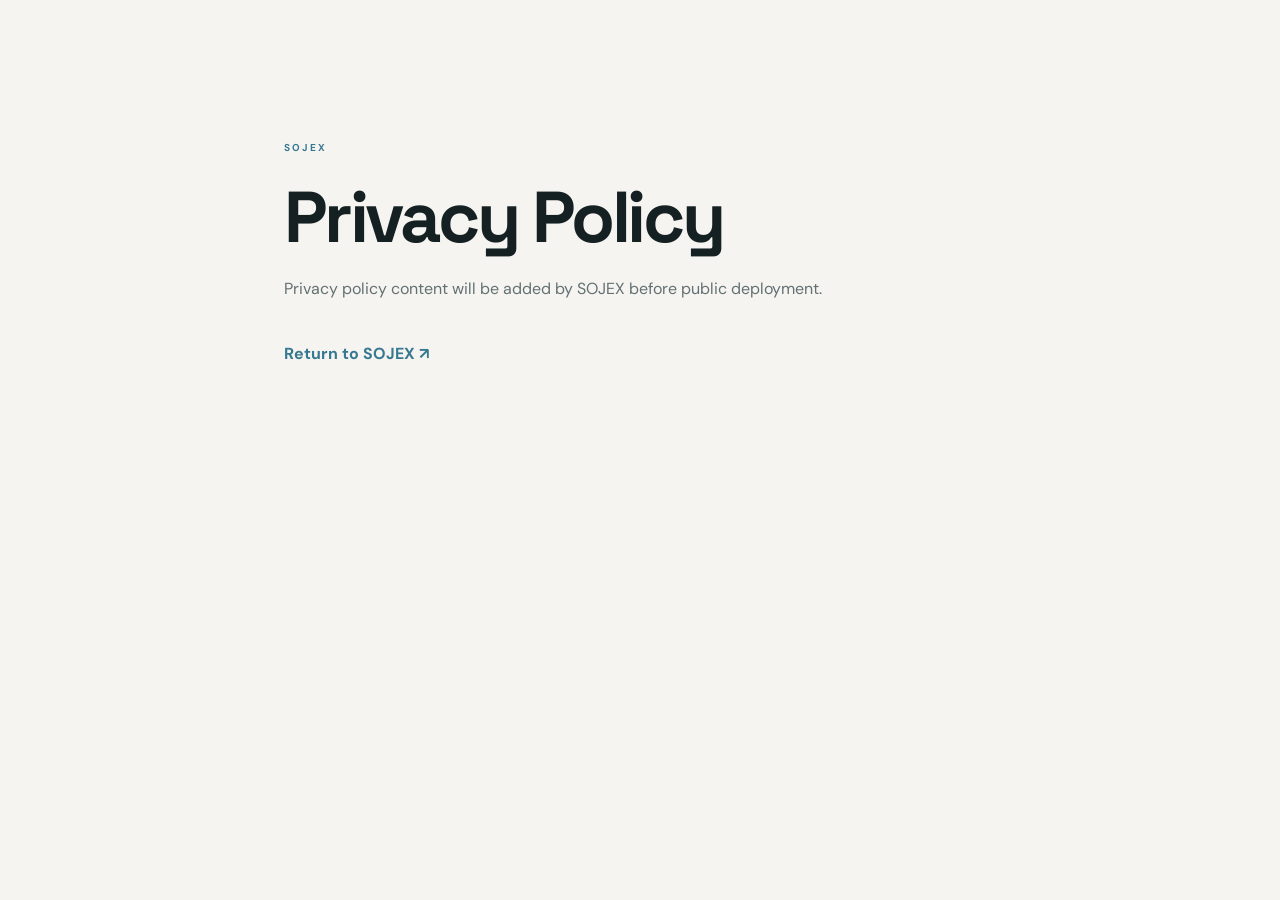
==== privacy-policy.html @ 61e9f287 "Initial Sojex website" ====
<!doctype html>
<html lang="en">
<head>
  <meta charset="UTF-8">
  <meta name="viewport" content="width=device-width, initial-scale=1.0">
  <title>Privacy Policy | SOJEX</title>
  <meta name="description" content="SOJEX privacy policy placeholder page.">
  <link rel="stylesheet" href="styles.css">
  <style>main{max-width:760px;margin:0 auto;padding:140px 24px 100px}body{background:#f5f4f0}h1{font-size:clamp(42px,7vw,72px);margin-bottom:22px}p{color:#637073;max-width:620px}.back{display:inline-block;margin-top:24px;color:#367891;font-weight:700}</style>
</head>
<body><main><div class="section-kicker">SOJEX</div><h1>Privacy Policy</h1><p>Privacy policy content will be added by SOJEX before public deployment.</p><a class="back" href="index.html">Return to SOJEX <span>↗</span></a></main></body>
</html>
---- styles.css ----
@import url('https://fonts.googleapis.com/css2?family=DM+Sans:wght@400;500;600;700&family=Space+Grotesk:wght@500;600;700&display=swap');
:root{--black:#0b1012;--charcoal:#131b1e;--charcoal-2:#1b2528;--cream:#f5f4f0;--warm:#ebe9e3;--white:#fff;--blue:#5aa6c2;--blue-light:#a5d7e4;--text:#152023;--muted:#637073;--rule:rgba(21,32,35,.15);--dark-rule:rgba(255,255,255,.14);--display:'Space Grotesk',sans-serif;--body:'DM Sans',sans-serif}*{box-sizing:border-box}html{scroll-behavior:smooth}body{margin:0;background:var(--cream);color:var(--text);font-family:var(--body);font-size:16px;line-height:1.55}body.menu-open{overflow:hidden}a{color:inherit;text-decoration:none}button,input,select,textarea{font:inherit}button{cursor:pointer}.container{width:min(1200px,calc(100% - 80px));margin-inline:auto}.skip-link{position:absolute;left:-999px;top:12px;background:var(--blue);color:var(--black);padding:10px 16px;z-index:30}.skip-link:focus{left:12px}.site-header{position:absolute;z-index:20;inset:0 0 auto;color:var(--white);border-bottom:1px solid var(--dark-rule)}.nav-wrap{height:88px;display:flex;align-items:center;justify-content:space-between}.logo{display:inline-flex;align-items:center;gap:11px;font:700 21px var(--display);letter-spacing:.16em}.logo-mark{width:28px;height:28px;border:1px solid var(--blue);display:grid;place-items:center;color:var(--blue-light);font-size:15px;letter-spacing:0}.primary-nav{display:flex;align-items:center;gap:30px;font-size:12px;font-weight:700}.primary-nav a{opacity:.78;transition:opacity .2s,color .2s}.primary-nav a:hover{opacity:1;color:var(--blue-light)}.primary-nav .nav-cta{opacity:1;padding:13px 17px;border:1px solid rgba(255,255,255,.34);color:var(--white)}.nav-cta span,.button span,.text-link span{color:var(--blue-light);margin-left:10px}.menu-toggle{display:none;background:none;border:0;color:var(--white);width:40px;height:40px}.menu-toggle span{display:block;width:22px;height:1px;background:currentColor;margin:6px auto}.hero{height:790px;min-height:670px;position:relative;background:var(--black);color:var(--white);overflow:hidden}.hero-image{position:absolute;inset:0;background:url('https://images.unsplash.com/photo-1586191582151-f73872dfd183?auto=format&fit=crop&w=2200&q=88') center 58%/cover;filter:saturate(.58)}.hero-overlay{position:absolute;inset:0;background:linear-gradient(90deg,rgba(7,12,14,.96),rgba(7,12,14,.72) 43%,rgba(7,12,14,.2)),linear-gradient(0deg,rgba(7,12,14,.74),transparent 44%)}.hero:after{content:'';position:absolute;right:-12vw;bottom:-180px;width:60vw;height:360px;border:1px solid rgba(165,215,228,.22);border-radius:50%;transform:rotate(-12deg)}.hero-content{height:100%;position:relative;z-index:1;display:flex;flex-direction:column;justify-content:center;padding-top:65px}.eyebrow,.section-kicker{font-size:10px;text-transform:uppercase;letter-spacing:.19em;font-weight:700}.eyebrow{display:flex;align-items:center;gap:13px;color:var(--blue-light)}.eyebrow-line{height:1px;width:38px;background:var(--blue)}h1,h2,h3,p{margin-top:0}h1,h2,h3{font-family:var(--display);line-height:1.06;letter-spacing:-.045em}h1{font-size:clamp(50px,6.7vw,91px);max-width:920px;margin:23px 0 26px}h1 em,h2 span{font-style:normal;color:var(--blue-light)}.hero-copy{max-width:565px;margin-bottom:35px;color:#d7dfe0;font-size:16px;line-height:1.7}.hero-actions{display:flex;gap:14px;align-items:center}.button{display:inline-flex;justify-content:center;align-items:center;min-height:51px;padding:14px 19px;border:1px solid transparent;font-size:12px;font-weight:700;transition:background .25s,color .25s,border-color .25s,transform .25s}.button:hover{transform:translateY(-2px)}.button-primary{background:var(--blue);color:var(--black)}.button-primary:hover{background:var(--blue-light)}.button-ghost{border-color:rgba(255,255,255,.4);color:var(--white)}.button-ghost:hover{border-color:var(--white);background:rgba(255,255,255,.07)}.button-light{background:var(--white);color:var(--black)}.button-light:hover{background:var(--blue-light)}.trial-stamp{position:absolute;right:5%;bottom:13%;width:127px;height:127px;display:grid;place-content:center;text-align:center;border:1px solid var(--blue-light);border-radius:50%;color:var(--blue-light);transform:rotate(-11deg)}.trial-stamp:before{content:'';position:absolute;inset:7px;border:1px solid rgba(165,215,228,.35);border-radius:50%}.trial-stamp strong{font:700 48px/1 var(--display);letter-spacing:-.08em}.trial-stamp span{font-size:9px;line-height:1.15;letter-spacing:.16em;font-weight:700}.scroll-cue{position:absolute;z-index:2;bottom:28px;left:max(40px,calc((100% - 1200px)/2));display:flex;align-items:center;gap:10px;color:#a9b4b6;font-size:9px;letter-spacing:.17em;text-transform:uppercase}.scroll-cue span{height:30px;width:1px;background:var(--blue)}.trial-band{position:relative;background:var(--blue);padding:88px 0 84px;overflow:hidden}.trial-band:after{content:'14';position:absolute;right:7%;bottom:-75px;color:rgba(255,255,255,.16);font:700 250px/.7 var(--display);letter-spacing:-.1em}.trial-grid{position:relative;z-index:1;display:grid;grid-template-columns:1.1fr .9fr 1fr;gap:80px;align-items:start}.section-kicker{color:#367891;margin-bottom:18px}.trial-band h2,.section h2,.why-section h2,.audience-section h2,.about-section h2,.application-section h2,.testimonial-section h2,.faq-section h2,.contact-section h2{font-size:clamp(40px,4.7vw,64px);margin-bottom:0}.trial-band h2 span{color:var(--white)}.trial-description{padding-top:27px}.trial-description p{max-width:330px;font-size:16px;margin-bottom:24px}.text-link{display:inline-block;padding-bottom:8px;border-bottom:1px solid rgba(21,32,35,.4);font-size:12px;font-weight:700}.trial-points{border-top:1px solid rgba(21,32,35,.35);padding-top:4px}.trial-points div{display:flex;gap:20px;align-items:center;padding:16px 0;border-bottom:1px solid rgba(21,32,35,.35);font-size:13px;font-weight:700}.trial-points b{color:#34758d;font:500 11px var(--display)}.section{padding:140px 0}.section-heading{display:flex;justify-content:space-between;align-items:end;gap:40px;margin-bottom:60px}.section-heading>p{max-width:310px;color:var(--muted);margin:0;font-size:14px}.service-grid{display:grid;grid-template-columns:repeat(3,1fr);gap:12px}.service-card{position:relative;min-height:280px;padding:28px 29px;background:var(--white);border:1px solid rgba(21,32,35,.08);transition:transform .25s,box-shadow .25s,background .25s,color .25s}.service-card:hover{transform:translateY(-6px);background:var(--charcoal);color:var(--white);box-shadow:0 18px 32px rgba(11,16,18,.14)}.card-number{font:500 10px var(--display);color:#7b888a}.service-icon{height:37px;color:var(--blue);font:500 30px/1 var(--display);margin:32px 0 16px}.service-card h3{font-size:20px;margin-bottom:11px}.service-card p{max-width:255px;margin:0;color:var(--muted);font-size:13px}.service-card:hover p{color:#b8c4c5}.service-card>a{position:absolute;right:28px;bottom:25px;color:var(--blue);font-size:20px}.process-section{padding:140px 0;background:var(--charcoal);color:var(--white);position:relative;overflow:hidden}.process-section:after{content:'';position:absolute;right:-80px;top:70px;width:350px;height:350px;border:1px solid rgba(90,166,194,.22);border-radius:50%}.process-layout{position:relative;z-index:1;display:grid;grid-template-columns:.75fr 1.25fr;gap:16%}.process-intro h2{font-size:clamp(40px,4.7vw,64px);margin-bottom:27px}.process-intro p{max-width:300px;color:#aebabc;font-size:14px;margin-bottom:37px}.steps{border-top:1px solid var(--dark-rule)}.step{display:grid;grid-template-columns:55px 1fr;gap:22px;padding:28px 0;border-bottom:1px solid var(--dark-rule)}.step>b{color:var(--blue-light);font:500 11px var(--display)}.step h3{font-size:19px;margin-bottom:8px}.step p{color:#aebabc;font-size:13px;margin:0}.why-section{background:var(--warm)}.section-heading.compact{margin-bottom:60px}.benefit-grid{display:grid;grid-template-columns:repeat(5,1fr);border-top:1px solid var(--rule)}.benefit-grid article{min-height:200px;padding:24px 20px 0 0;border-right:1px solid var(--rule)}.benefit-grid article+article{padding-left:20px}.benefit-grid article:last-child{border-right:0}.benefit-grid span{color:#448ca4;font:500 11px var(--display)}.benefit-grid h3{font-size:18px;margin:29px 0 12px}.benefit-grid p{color:var(--muted);font-size:13px;margin:0}.audience-section{background:var(--blue);padding:124px 0;position:relative;overflow:hidden}.audience-section:after{content:'';position:absolute;right:-12vw;top:-190px;width:52vw;height:430px;border:1px solid rgba(255,255,255,.2);border-radius:50%;transform:rotate(14deg)}.audience-layout{position:relative;z-index:1;display:grid;grid-template-columns:1fr 1fr;gap:15%}.audience-section h2{font-size:clamp(50px,5.4vw,76px)}.audience-lead{max-width:440px;font-size:17px;line-height:1.6;margin:0 0 43px}.audience-list{border-top:1px solid rgba(21,32,35,.36)}.audience-list>div{display:grid;grid-template-columns:45px 1fr 28px;align-items:center;padding:18px 0;border-bottom:1px solid rgba(21,32,35,.36);font:600 17px var(--display)}.audience-list b{color:#37758c;font:500 11px var(--display)}.audience-list i{font-style:normal;font-size:21px;text-align:right}.about-section{background:var(--cream)}.about-layout{display:grid;grid-template-columns:1fr 1fr;gap:11%;align-items:center}.about-image{height:530px;background:url('https://images.unsplash.com/photo-1586191582151-f73872dfd183?auto=format&fit=crop&w=1500&q=88') center/cover;filter:saturate(.56)}.about-copy h2{margin-bottom:29px}.about-copy>p{max-width:460px;color:var(--muted);font-size:15px}.about-note{display:flex;align-items:center;gap:17px;border-top:1px solid var(--rule);margin-top:36px;padding-top:21px}.about-note>span{font:700 12px var(--display);letter-spacing:.14em}.about-note p{max-width:260px;color:var(--muted);font-size:12px;margin:0}.application-section{padding:140px 0;background:var(--warm)}.application-layout{display:grid;grid-template-columns:.7fr 1.3fr;gap:12%}.application-intro h2{margin-bottom:27px}.application-intro>p{max-width:320px;color:var(--muted);font-size:15px}.application-meta{display:flex;flex-direction:column;gap:9px;margin-top:45px;color:#428ba3;font:700 10px var(--display);letter-spacing:.14em}.application-form{padding:42px 43px;background:var(--charcoal);color:var(--white);box-shadow:0 22px 45px rgba(11,16,18,.1)}.form-heading{display:flex;justify-content:space-between;align-items:baseline;padding-bottom:22px;margin-bottom:28px;border-bottom:1px solid var(--dark-rule)}.form-heading span{color:var(--blue-light);font-size:10px;letter-spacing:.13em;text-transform:uppercase}.form-heading strong{font:500 20px var(--display)}.form-grid{display:grid;grid-template-columns:1fr 1fr;gap:20px 15px}label{display:flex;flex-direction:column;gap:7px;color:#b7c0c1;font-size:11px}input,select,textarea{width:100%;padding:11px 12px;border:1px solid #445154;border-radius:0;background:transparent;color:var(--white);outline:0}select{appearance:auto}option{color:var(--text)}textarea{resize:vertical}input::placeholder,textarea::placeholder{color:#718083}input:focus,select:focus,textarea:focus{border-color:var(--blue-light)}.full-width{grid-column:1/-1}.error{display:none;color:#f4a08b;font-size:10px}.has-error input,.has-error select{border-color:#f4a08b}.has-error .error{display:block}.application-form>.button{margin-top:29px}.form-disclaimer{max-width:450px;margin:14px 0 0;color:#7f8c8e;font-size:10px}.form-success{display:none;flex-direction:column;gap:5px;padding:11px 0 11px 14px;margin-top:24px;border-left:2px solid var(--blue);color:#e2e9e8;font-size:13px}.form-success strong{font:600 15px var(--display)}.form-success.is-visible{display:flex}.testimonial-section{padding:128px 0;background:var(--black);color:var(--white)}.testimonial-layout{display:grid;grid-template-columns:.7fr 1.3fr;gap:10%}.testimonial-mark{font:700 180px/.7 Georgia;color:var(--blue);opacity:.75}.testimonial-section h2{margin-bottom:28px}.testimonial-section p{max-width:570px;color:#aebabc;font-size:15px}.video-placeholder{display:flex;align-items:center;gap:15px;min-height:126px;margin-top:37px;border-top:1px solid var(--dark-rule);border-bottom:1px solid var(--dark-rule);color:#98a6a8;font-size:13px}.play-icon{width:38px;height:38px;border:1px solid var(--blue);display:grid;place-items:center;color:var(--blue);font-size:10px}.placeholder-line{width:100px;height:1px;background:var(--dark-rule)}.faq-section{background:var(--cream)}.faq-layout{display:grid;grid-template-columns:.72fr 1.28fr;gap:14%}.faq-section h2{margin-bottom:24px}.faq-layout>div>p{color:var(--muted);font-size:14px}.faq-list{border-top:1px solid var(--rule)}details{border-bottom:1px solid var(--rule)}summary{display:flex;justify-content:space-between;align-items:center;gap:20px;list-style:none;padding:22px 0;cursor:pointer;font:600 16px var(--display)}summary::-webkit-details-marker{display:none}summary span{color:#4b91a9;font:400 24px var(--body);transition:transform .2s}details[open] summary span{transform:rotate(45deg)}details p{max-width:650px;margin:0 35px 23px 0;color:var(--muted);font-size:14px}.contact-section{padding:106px 0;background:var(--blue);color:var(--black)}.contact-layout{display:grid;grid-template-columns:1fr 1fr;gap:15%}.contact-section h2{font-size:clamp(45px,5vw,74px)}.contact-details>p{max-width:390px;font-size:16px}.placeholder-contact{display:flex;flex-direction:column;gap:3px;padding:19px 0;margin:31px 0 28px;border-top:1px solid rgba(21,32,35,.35);border-bottom:1px solid rgba(21,32,35,.35)}.placeholder-contact span{font:600 16px var(--display)}.placeholder-contact small{color:#3e6f7d;font-size:12px}.site-footer{padding:56px 0 28px;background:var(--black);color:var(--white)}.footer-top{display:grid;grid-template-columns:1fr 1fr 2fr;align-items:start;padding-bottom:51px;border-bottom:1px solid var(--dark-rule)}.footer-tagline{padding-top:8px;color:#aebabc;font-size:12px}.site-footer nav{display:flex;flex-wrap:wrap;gap:11px 25px;color:#aebabc;font-size:12px}.site-footer nav a:hover,.footer-bottom a:hover{color:var(--blue-light)}.footer-bottom{display:flex;justify-content:space-between;padding-top:23px;color:#718083;font-size:10px}.footer-bottom span:last-child{display:flex;gap:24px}.reveal,.reveal-on-scroll{opacity:0;transform:translateY(17px);transition:opacity .7s ease,transform .7s ease}.reveal.is-visible,.reveal-on-scroll.is-visible{opacity:1;transform:translateY(0)}.delay-1{transition-delay:.1s}.delay-2{transition-delay:.2s}.delay-3{transition-delay:.3s}
@media(max-width:850px){.container{width:min(100% - 40px,620px)}.nav-wrap{height:74px}.menu-toggle{display:block}.primary-nav{display:none;position:absolute;top:74px;right:0;left:0;padding:12px 20px 24px;background:var(--charcoal);flex-direction:column;align-items:stretch;gap:0;border-bottom:1px solid var(--dark-rule)}.primary-nav.is-open{display:flex}.primary-nav a{padding:14px 2px;border-bottom:1px solid var(--dark-rule)}.primary-nav .nav-cta{margin-top:15px;text-align:center}.hero{height:720px;min-height:680px}.hero-content{padding-top:50px}.hero-image{background-position:65% center}.hero-copy{font-size:15px}.hero-actions{width:min(100%,350px);align-items:stretch;flex-direction:column}.trial-stamp{right:5%;bottom:8%;width:100px;height:100px}.trial-stamp strong{font-size:38px}.scroll-cue{display:none}.trial-band,.section,.process-section,.application-section,.testimonial-section{padding:82px 0}.trial-grid,.process-layout,.audience-layout,.about-layout,.application-layout,.faq-layout,.contact-layout{grid-template-columns:1fr;gap:44px}.trial-description{padding:0}.trial-band:after{right:-10px}.section-heading{display:block;margin-bottom:38px}.section-heading>p{margin-top:20px}.service-grid{grid-template-columns:1fr 1fr;gap:10px}.service-card{min-height:250px}.benefit-grid{grid-template-columns:1fr 1fr}.benefit-grid article,.benefit-grid article+article{padding:20px 15px 20px 0;border-right:0;border-bottom:1px solid var(--rule);min-height:160px}.benefit-grid article:nth-child(even){padding-left:15px;border-left:1px solid var(--rule)}.benefit-grid article:last-child{border-bottom:0}.about-image{height:360px}.application-form{padding:30px 22px}.form-heading{display:block}.form-heading strong{display:block;margin-top:10px}.testimonial-layout{grid-template-columns:1fr;gap:18px}.testimonial-mark{font-size:105px}.footer-top{grid-template-columns:1fr;gap:24px;padding-bottom:34px}.footer-bottom{display:block;line-height:2}.footer-bottom span:last-child{display:flex;margin-top:8px;gap:20px}}
@media(max-width:520px){.container{width:calc(100% - 32px)}h1{font-size:44px;letter-spacing:-.05em}.hero{min-height:700px}.hero-copy{font-size:14px}.hero:after{right:-200px}.trial-stamp{width:86px;height:86px;bottom:5%;right:2%}.trial-stamp:before{inset:5px}.trial-stamp strong{font-size:32px}.trial-stamp span{font-size:8px}.service-grid,.benefit-grid,.form-grid{grid-template-columns:1fr}.benefit-grid article,.benefit-grid article+article,.benefit-grid article:nth-child(even){padding:20px 0;border-left:0}.benefit-grid article:last-child{border-bottom:0}.application-form>.button{width:100%}.video-placeholder{flex-wrap:wrap;padding:18px 0}.placeholder-line{flex:1}.footer-bottom span:last-child{flex-wrap:wrap}}
@media(prefers-reduced-motion:reduce){html{scroll-behavior:auto}*,*:before,*:after{animation-duration:.01ms!important;animation-iteration-count:1!important;transition-duration:.01ms!important}}
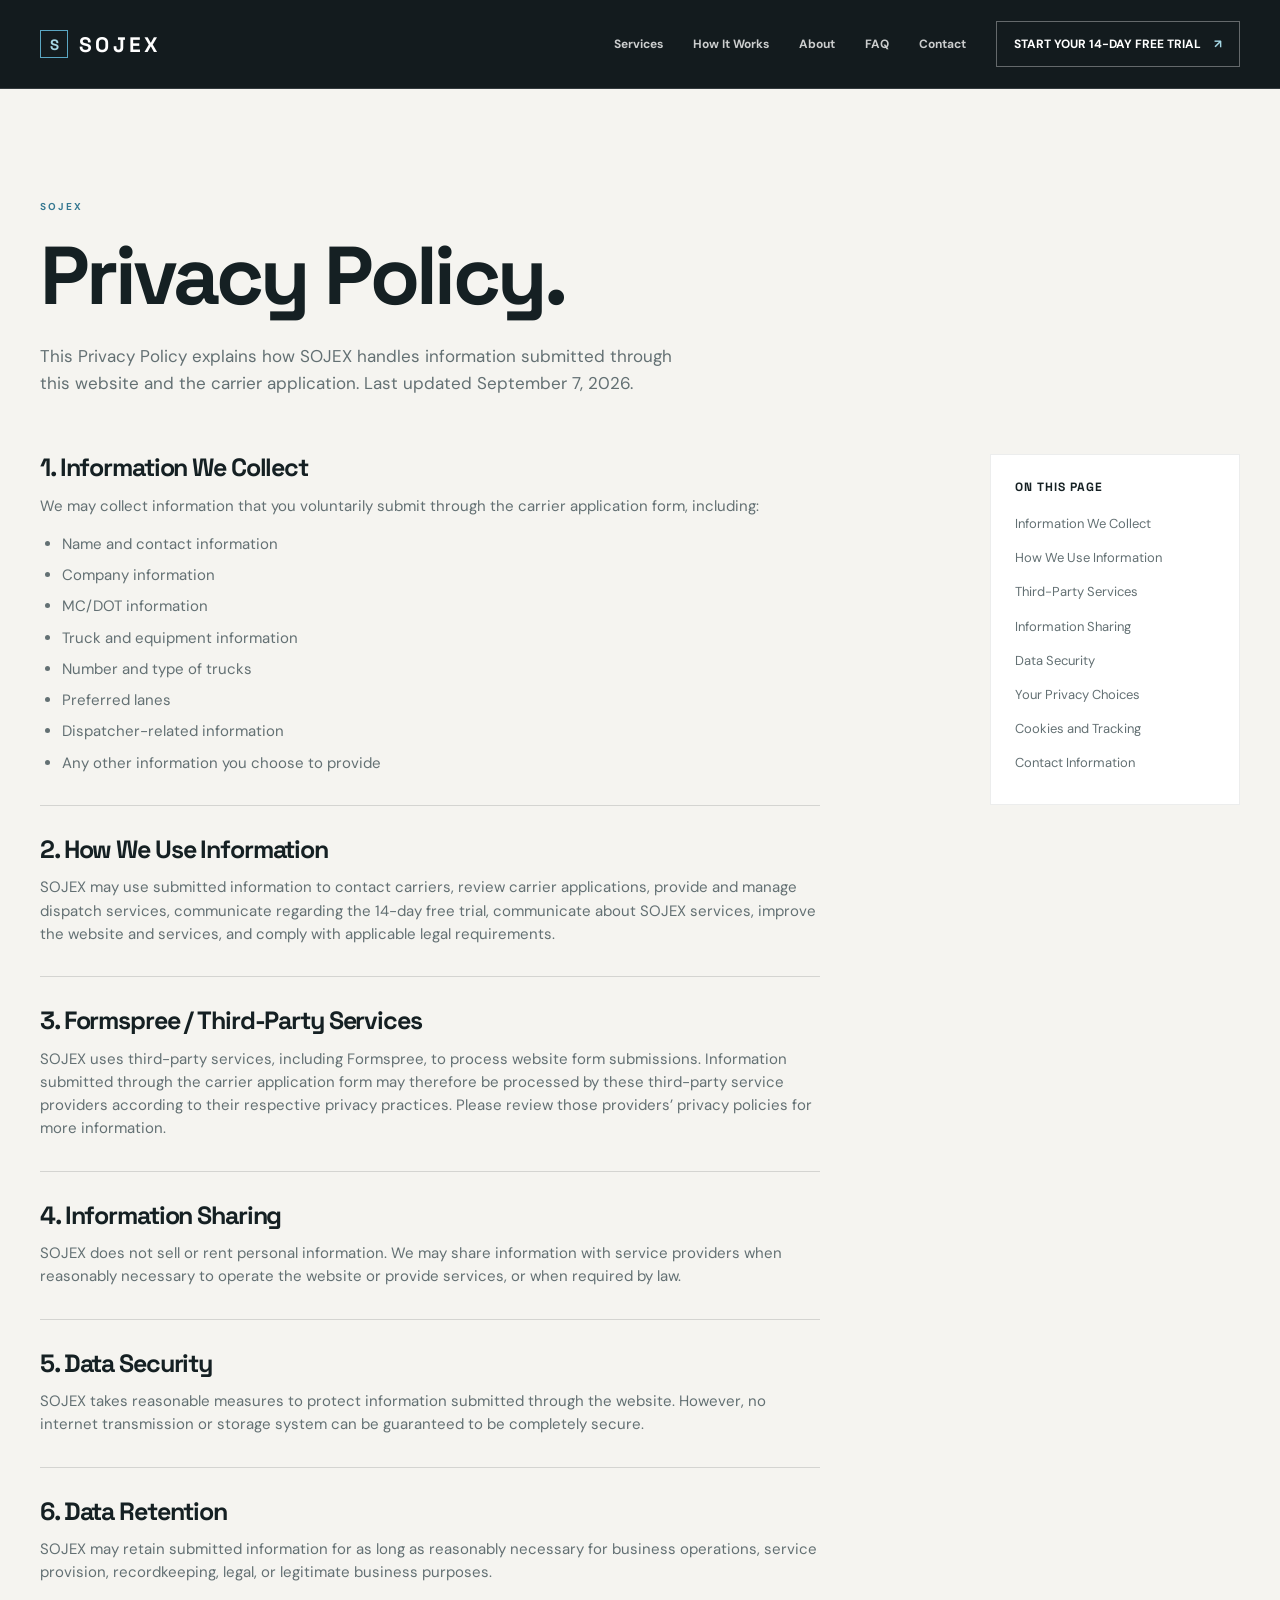
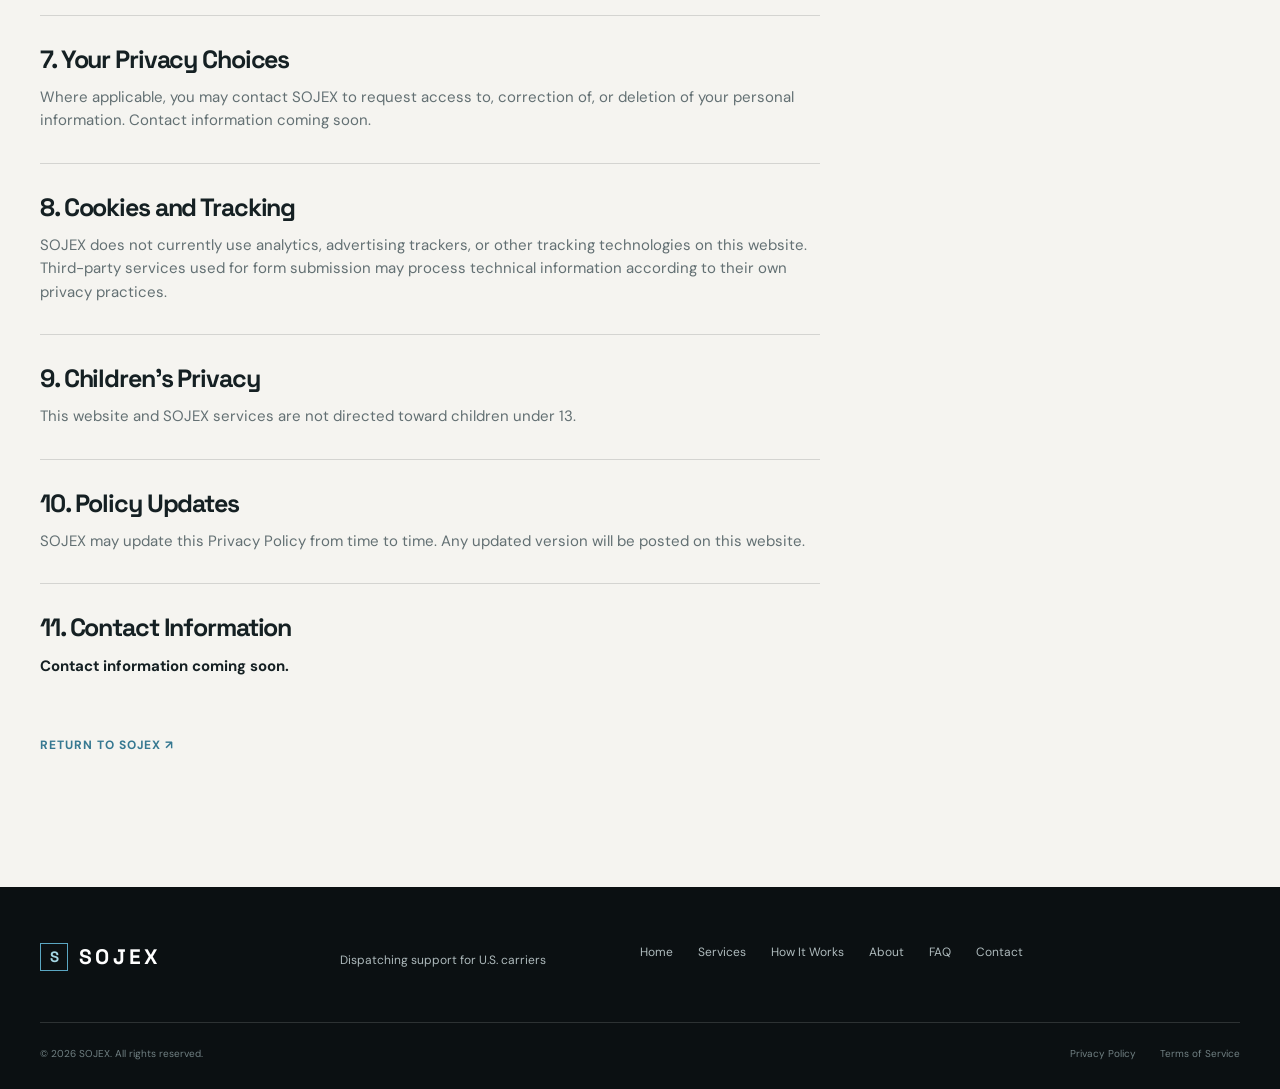
==== commit 926524ce: "Agent Host changes for agents/add-privacy-policy-section" ====
--- a/privacy-policy.html
+++ b/privacy-policy.html
@@ -4,9 +4,159 @@
   <meta charset="UTF-8">
   <meta name="viewport" content="width=device-width, initial-scale=1.0">
   <title>Privacy Policy | SOJEX</title>
-  <meta name="description" content="SOJEX privacy policy placeholder page.">
+  <meta name="description" content="SOJEX privacy policy for information submitted through the website and carrier application.">
   <link rel="stylesheet" href="styles.css">
-  <style>main{max-width:760px;margin:0 auto;padding:140px 24px 100px}body{background:#f5f4f0}h1{font-size:clamp(42px,7vw,72px);margin-bottom:22px}p{color:#637073;max-width:620px}.back{display:inline-block;margin-top:24px;color:#367891;font-weight:700}</style>
+  <style>
+    .policy-page{background:var(--cream)}
+    .policy-header{position:relative;background:var(--charcoal)}
+    .policy-main{padding:110px 0 130px}
+    .policy-intro{max-width:760px;margin-bottom:58px}
+    .policy-intro h1{font-size:clamp(48px,6.7vw,82px);margin:0 0 24px}
+    .policy-intro p{max-width:650px;color:var(--muted);font-size:17px}
+    .policy-layout{display:grid;grid-template-columns:minmax(0,1fr) 250px;gap:70px;align-items:start}
+    .policy-content{max-width:780px}
+    .policy-content section{padding:30px 0;border-top:1px solid var(--rule)}
+    .policy-content section:first-child{padding-top:0;border-top:0}
+    .policy-content h2{font-size:25px;margin-bottom:14px}
+    .policy-content p,.policy-content li{color:var(--muted);font-size:15px}
+    .policy-content p:last-child{margin-bottom:0}
+    .policy-content ul{margin:0;padding-left:22px}
+    .policy-content li+li{margin-top:8px}
+    .policy-aside{position:sticky;top:25px;padding:24px;background:var(--white);border:1px solid rgba(21,32,35,.08)}
+    .policy-aside strong{display:block;margin-bottom:12px;font:700 12px var(--display);letter-spacing:.08em;text-transform:uppercase}
+    .policy-aside a{display:block;padding:7px 0;color:var(--muted);font-size:13px}
+    .policy-aside a:hover{color:#367891}
+    .policy-contact{color:var(--text)!important;font-weight:700}
+    .policy-back{display:inline-block;margin-top:28px;color:#367891;font-size:12px;font-weight:700;letter-spacing:.08em;text-transform:uppercase}
+    @media(max-width:850px){
+      .policy-main{padding:80px 0 90px}
+      .policy-layout{display:block}
+      .policy-aside{display:none}
+    }
+  </style>
 </head>
-<body><main><div class="section-kicker">SOJEX</div><h1>Privacy Policy</h1><p>Privacy policy content will be added by SOJEX before public deployment.</p><a class="back" href="index.html">Return to SOJEX <span>↗</span></a></main></body>
+<body class="policy-page">
+  <header class="site-header policy-header">
+    <div class="container nav-wrap">
+      <a class="logo" href="index.html" aria-label="SOJEX home"><span class="logo-mark">S</span><span>SOJEX</span></a>
+      <button class="menu-toggle" type="button" aria-expanded="false" aria-controls="primary-navigation" aria-label="Open navigation"><span></span><span></span></button>
+      <nav class="primary-nav" id="primary-navigation" aria-label="Primary navigation">
+        <a href="index.html#services">Services</a>
+        <a href="index.html#process">How It Works</a>
+        <a href="index.html#about">About</a>
+        <a href="index.html#faq">FAQ</a>
+        <a href="index.html#contact">Contact</a>
+        <a class="nav-cta" href="index.html#apply">START YOUR 14-DAY FREE TRIAL <span aria-hidden="true">↗</span></a>
+      </nav>
+    </div>
+  </header>
+
+  <main class="policy-main">
+    <div class="container">
+      <div class="policy-intro">
+        <div class="section-kicker">SOJEX</div>
+        <h1>Privacy <span>Policy.</span></h1>
+        <p>This Privacy Policy explains how SOJEX handles information submitted through this website and the carrier application. Last updated September 7, 2026.</p>
+      </div>
+
+      <div class="policy-layout">
+        <div class="policy-content">
+          <section id="information-we-collect">
+            <h2>1. Information We Collect</h2>
+            <p>We may collect information that you voluntarily submit through the carrier application form, including:</p>
+            <ul>
+              <li>Name and contact information</li>
+              <li>Company information</li>
+              <li>MC/DOT information</li>
+              <li>Truck and equipment information</li>
+              <li>Number and type of trucks</li>
+              <li>Preferred lanes</li>
+              <li>Dispatcher-related information</li>
+              <li>Any other information you choose to provide</li>
+            </ul>
+          </section>
+
+          <section id="how-we-use-information">
+            <h2>2. How We Use Information</h2>
+            <p>SOJEX may use submitted information to contact carriers, review carrier applications, provide and manage dispatch services, communicate regarding the 14-day free trial, communicate about SOJEX services, improve the website and services, and comply with applicable legal requirements.</p>
+          </section>
+
+          <section id="third-party-services">
+            <h2>3. Formspree / Third-Party Services</h2>
+            <p>SOJEX uses third-party services, including Formspree, to process website form submissions. Information submitted through the carrier application form may therefore be processed by these third-party service providers according to their respective privacy practices. Please review those providers’ privacy policies for more information.</p>
+          </section>
+
+          <section id="information-sharing">
+            <h2>4. Information Sharing</h2>
+            <p>SOJEX does not sell or rent personal information. We may share information with service providers when reasonably necessary to operate the website or provide services, or when required by law.</p>
+          </section>
+
+          <section id="data-security">
+            <h2>5. Data Security</h2>
+            <p>SOJEX takes reasonable measures to protect information submitted through the website. However, no internet transmission or storage system can be guaranteed to be completely secure.</p>
+          </section>
+
+          <section id="data-retention">
+            <h2>6. Data Retention</h2>
+            <p>SOJEX may retain submitted information for as long as reasonably necessary for business operations, service provision, recordkeeping, legal, or legitimate business purposes.</p>
+          </section>
+
+          <section id="privacy-choices">
+            <h2>7. Your Privacy Choices</h2>
+            <p>Where applicable, you may contact SOJEX to request access to, correction of, or deletion of your personal information. Contact information coming soon.</p>
+          </section>
+
+          <section id="cookies-and-tracking">
+            <h2>8. Cookies and Tracking</h2>
+            <p>SOJEX does not currently use analytics, advertising trackers, or other tracking technologies on this website. Third-party services used for form submission may process technical information according to their own privacy practices.</p>
+          </section>
+
+          <section id="childrens-privacy">
+            <h2>9. Children’s Privacy</h2>
+            <p>This website and SOJEX services are not directed toward children under 13.</p>
+          </section>
+
+          <section id="policy-updates">
+            <h2>10. Policy Updates</h2>
+            <p>SOJEX may update this Privacy Policy from time to time. Any updated version will be posted on this website.</p>
+          </section>
+
+          <section id="contact-information">
+            <h2>11. Contact Information</h2>
+            <p class="policy-contact">Contact information coming soon.</p>
+          </section>
+
+          <a class="policy-back" href="index.html">Return to SOJEX <span aria-hidden="true">↗</span></a>
+        </div>
+
+        <aside class="policy-aside" aria-label="Privacy Policy sections">
+          <strong>On this page</strong>
+          <a href="#information-we-collect">Information We Collect</a>
+          <a href="#how-we-use-information">How We Use Information</a>
+          <a href="#third-party-services">Third-Party Services</a>
+          <a href="#information-sharing">Information Sharing</a>
+          <a href="#data-security">Data Security</a>
+          <a href="#privacy-choices">Your Privacy Choices</a>
+          <a href="#cookies-and-tracking">Cookies and Tracking</a>
+          <a href="#contact-information">Contact Information</a>
+        </aside>
+      </div>
+    </div>
+  </main>
+
+  <footer class="site-footer">
+    <div class="container footer-top">
+      <a class="logo" href="index.html"><span class="logo-mark">S</span><span>SOJEX</span></a>
+      <span class="footer-tagline">Dispatching support for U.S. carriers</span>
+      <nav aria-label="Footer navigation">
+        <a href="index.html#home">Home</a><a href="index.html#services">Services</a><a href="index.html#process">How It Works</a><a href="index.html#about">About</a><a href="index.html#faq">FAQ</a><a href="index.html#contact">Contact</a>
+      </nav>
+    </div>
+    <div class="container footer-bottom">
+      <span>© 2026 SOJEX. All rights reserved.</span>
+      <span><a href="privacy-policy.html" aria-current="page">Privacy Policy</a><a href="terms-of-service.html">Terms of Service</a></span>
+    </div>
+  </footer>
+  <script src="script.js"></script>
+</body>
 </html>
--- a/styles.css
+++ b/styles.css
@@ -1,5 +1,5 @@
 @import url('https://fonts.googleapis.com/css2?family=DM+Sans:wght@400;500;600;700&family=Space+Grotesk:wght@500;600;700&display=swap');
-:root{--black:#0b1012;--charcoal:#131b1e;--charcoal-2:#1b2528;--cream:#f5f4f0;--warm:#ebe9e3;--white:#fff;--blue:#5aa6c2;--blue-light:#a5d7e4;--text:#152023;--muted:#637073;--rule:rgba(21,32,35,.15);--dark-rule:rgba(255,255,255,.14);--display:'Space Grotesk',sans-serif;--body:'DM Sans',sans-serif}*{box-sizing:border-box}html{scroll-behavior:smooth}body{margin:0;background:var(--cream);color:var(--text);font-family:var(--body);font-size:16px;line-height:1.55}body.menu-open{overflow:hidden}a{color:inherit;text-decoration:none}button,input,select,textarea{font:inherit}button{cursor:pointer}.container{width:min(1200px,calc(100% - 80px));margin-inline:auto}.skip-link{position:absolute;left:-999px;top:12px;background:var(--blue);color:var(--black);padding:10px 16px;z-index:30}.skip-link:focus{left:12px}.site-header{position:absolute;z-index:20;inset:0 0 auto;color:var(--white);border-bottom:1px solid var(--dark-rule)}.nav-wrap{height:88px;display:flex;align-items:center;justify-content:space-between}.logo{display:inline-flex;align-items:center;gap:11px;font:700 21px var(--display);letter-spacing:.16em}.logo-mark{width:28px;height:28px;border:1px solid var(--blue);display:grid;place-items:center;color:var(--blue-light);font-size:15px;letter-spacing:0}.primary-nav{display:flex;align-items:center;gap:30px;font-size:12px;font-weight:700}.primary-nav a{opacity:.78;transition:opacity .2s,color .2s}.primary-nav a:hover{opacity:1;color:var(--blue-light)}.primary-nav .nav-cta{opacity:1;padding:13px 17px;border:1px solid rgba(255,255,255,.34);color:var(--white)}.nav-cta span,.button span,.text-link span{color:var(--blue-light);margin-left:10px}.menu-toggle{display:none;background:none;border:0;color:var(--white);width:40px;height:40px}.menu-toggle span{display:block;width:22px;height:1px;background:currentColor;margin:6px auto}.hero{height:790px;min-height:670px;position:relative;background:var(--black);color:var(--white);overflow:hidden}.hero-image{position:absolute;inset:0;background:url('https://images.unsplash.com/photo-1586191582151-f73872dfd183?auto=format&fit=crop&w=2200&q=88') center 58%/cover;filter:saturate(.58)}.hero-overlay{position:absolute;inset:0;background:linear-gradient(90deg,rgba(7,12,14,.96),rgba(7,12,14,.72) 43%,rgba(7,12,14,.2)),linear-gradient(0deg,rgba(7,12,14,.74),transparent 44%)}.hero:after{content:'';position:absolute;right:-12vw;bottom:-180px;width:60vw;height:360px;border:1px solid rgba(165,215,228,.22);border-radius:50%;transform:rotate(-12deg)}.hero-content{height:100%;position:relative;z-index:1;display:flex;flex-direction:column;justify-content:center;padding-top:65px}.eyebrow,.section-kicker{font-size:10px;text-transform:uppercase;letter-spacing:.19em;font-weight:700}.eyebrow{display:flex;align-items:center;gap:13px;color:var(--blue-light)}.eyebrow-line{height:1px;width:38px;background:var(--blue)}h1,h2,h3,p{margin-top:0}h1,h2,h3{font-family:var(--display);line-height:1.06;letter-spacing:-.045em}h1{font-size:clamp(50px,6.7vw,91px);max-width:920px;margin:23px 0 26px}h1 em,h2 span{font-style:normal;color:var(--blue-light)}.hero-copy{max-width:565px;margin-bottom:35px;color:#d7dfe0;font-size:16px;line-height:1.7}.hero-actions{display:flex;gap:14px;align-items:center}.button{display:inline-flex;justify-content:center;align-items:center;min-height:51px;padding:14px 19px;border:1px solid transparent;font-size:12px;font-weight:700;transition:background .25s,color .25s,border-color .25s,transform .25s}.button:hover{transform:translateY(-2px)}.button-primary{background:var(--blue);color:var(--black)}.button-primary:hover{background:var(--blue-light)}.button-ghost{border-color:rgba(255,255,255,.4);color:var(--white)}.button-ghost:hover{border-color:var(--white);background:rgba(255,255,255,.07)}.button-light{background:var(--white);color:var(--black)}.button-light:hover{background:var(--blue-light)}.trial-stamp{position:absolute;right:5%;bottom:13%;width:127px;height:127px;display:grid;place-content:center;text-align:center;border:1px solid var(--blue-light);border-radius:50%;color:var(--blue-light);transform:rotate(-11deg)}.trial-stamp:before{content:'';position:absolute;inset:7px;border:1px solid rgba(165,215,228,.35);border-radius:50%}.trial-stamp strong{font:700 48px/1 var(--display);letter-spacing:-.08em}.trial-stamp span{font-size:9px;line-height:1.15;letter-spacing:.16em;font-weight:700}.scroll-cue{position:absolute;z-index:2;bottom:28px;left:max(40px,calc((100% - 1200px)/2));display:flex;align-items:center;gap:10px;color:#a9b4b6;font-size:9px;letter-spacing:.17em;text-transform:uppercase}.scroll-cue span{height:30px;width:1px;background:var(--blue)}.trial-band{position:relative;background:var(--blue);padding:88px 0 84px;overflow:hidden}.trial-band:after{content:'14';position:absolute;right:7%;bottom:-75px;color:rgba(255,255,255,.16);font:700 250px/.7 var(--display);letter-spacing:-.1em}.trial-grid{position:relative;z-index:1;display:grid;grid-template-columns:1.1fr .9fr 1fr;gap:80px;align-items:start}.section-kicker{color:#367891;margin-bottom:18px}.trial-band h2,.section h2,.why-section h2,.audience-section h2,.about-section h2,.application-section h2,.testimonial-section h2,.faq-section h2,.contact-section h2{font-size:clamp(40px,4.7vw,64px);margin-bottom:0}.trial-band h2 span{color:var(--white)}.trial-description{padding-top:27px}.trial-description p{max-width:330px;font-size:16px;margin-bottom:24px}.text-link{display:inline-block;padding-bottom:8px;border-bottom:1px solid rgba(21,32,35,.4);font-size:12px;font-weight:700}.trial-points{border-top:1px solid rgba(21,32,35,.35);padding-top:4px}.trial-points div{display:flex;gap:20px;align-items:center;padding:16px 0;border-bottom:1px solid rgba(21,32,35,.35);font-size:13px;font-weight:700}.trial-points b{color:#34758d;font:500 11px var(--display)}.section{padding:140px 0}.section-heading{display:flex;justify-content:space-between;align-items:end;gap:40px;margin-bottom:60px}.section-heading>p{max-width:310px;color:var(--muted);margin:0;font-size:14px}.service-grid{display:grid;grid-template-columns:repeat(3,1fr);gap:12px}.service-card{position:relative;min-height:280px;padding:28px 29px;background:var(--white);border:1px solid rgba(21,32,35,.08);transition:transform .25s,box-shadow .25s,background .25s,color .25s}.service-card:hover{transform:translateY(-6px);background:var(--charcoal);color:var(--white);box-shadow:0 18px 32px rgba(11,16,18,.14)}.card-number{font:500 10px var(--display);color:#7b888a}.service-icon{height:37px;color:var(--blue);font:500 30px/1 var(--display);margin:32px 0 16px}.service-card h3{font-size:20px;margin-bottom:11px}.service-card p{max-width:255px;margin:0;color:var(--muted);font-size:13px}.service-card:hover p{color:#b8c4c5}.service-card>a{position:absolute;right:28px;bottom:25px;color:var(--blue);font-size:20px}.process-section{padding:140px 0;background:var(--charcoal);color:var(--white);position:relative;overflow:hidden}.process-section:after{content:'';position:absolute;right:-80px;top:70px;width:350px;height:350px;border:1px solid rgba(90,166,194,.22);border-radius:50%}.process-layout{position:relative;z-index:1;display:grid;grid-template-columns:.75fr 1.25fr;gap:16%}.process-intro h2{font-size:clamp(40px,4.7vw,64px);margin-bottom:27px}.process-intro p{max-width:300px;color:#aebabc;font-size:14px;margin-bottom:37px}.steps{border-top:1px solid var(--dark-rule)}.step{display:grid;grid-template-columns:55px 1fr;gap:22px;padding:28px 0;border-bottom:1px solid var(--dark-rule)}.step>b{color:var(--blue-light);font:500 11px var(--display)}.step h3{font-size:19px;margin-bottom:8px}.step p{color:#aebabc;font-size:13px;margin:0}.why-section{background:var(--warm)}.section-heading.compact{margin-bottom:60px}.benefit-grid{display:grid;grid-template-columns:repeat(5,1fr);border-top:1px solid var(--rule)}.benefit-grid article{min-height:200px;padding:24px 20px 0 0;border-right:1px solid var(--rule)}.benefit-grid article+article{padding-left:20px}.benefit-grid article:last-child{border-right:0}.benefit-grid span{color:#448ca4;font:500 11px var(--display)}.benefit-grid h3{font-size:18px;margin:29px 0 12px}.benefit-grid p{color:var(--muted);font-size:13px;margin:0}.audience-section{background:var(--blue);padding:124px 0;position:relative;overflow:hidden}.audience-section:after{content:'';position:absolute;right:-12vw;top:-190px;width:52vw;height:430px;border:1px solid rgba(255,255,255,.2);border-radius:50%;transform:rotate(14deg)}.audience-layout{position:relative;z-index:1;display:grid;grid-template-columns:1fr 1fr;gap:15%}.audience-section h2{font-size:clamp(50px,5.4vw,76px)}.audience-lead{max-width:440px;font-size:17px;line-height:1.6;margin:0 0 43px}.audience-list{border-top:1px solid rgba(21,32,35,.36)}.audience-list>div{display:grid;grid-template-columns:45px 1fr 28px;align-items:center;padding:18px 0;border-bottom:1px solid rgba(21,32,35,.36);font:600 17px var(--display)}.audience-list b{color:#37758c;font:500 11px var(--display)}.audience-list i{font-style:normal;font-size:21px;text-align:right}.about-section{background:var(--cream)}.about-layout{display:grid;grid-template-columns:1fr 1fr;gap:11%;align-items:center}.about-image{height:530px;background:url('https://images.unsplash.com/photo-1586191582151-f73872dfd183?auto=format&fit=crop&w=1500&q=88') center/cover;filter:saturate(.56)}.about-copy h2{margin-bottom:29px}.about-copy>p{max-width:460px;color:var(--muted);font-size:15px}.about-note{display:flex;align-items:center;gap:17px;border-top:1px solid var(--rule);margin-top:36px;padding-top:21px}.about-note>span{font:700 12px var(--display);letter-spacing:.14em}.about-note p{max-width:260px;color:var(--muted);font-size:12px;margin:0}.application-section{padding:140px 0;background:var(--warm)}.application-layout{display:grid;grid-template-columns:.7fr 1.3fr;gap:12%}.application-intro h2{margin-bottom:27px}.application-intro>p{max-width:320px;color:var(--muted);font-size:15px}.application-meta{display:flex;flex-direction:column;gap:9px;margin-top:45px;color:#428ba3;font:700 10px var(--display);letter-spacing:.14em}.application-form{padding:42px 43px;background:var(--charcoal);color:var(--white);box-shadow:0 22px 45px rgba(11,16,18,.1)}.form-heading{display:flex;justify-content:space-between;align-items:baseline;padding-bottom:22px;margin-bottom:28px;border-bottom:1px solid var(--dark-rule)}.form-heading span{color:var(--blue-light);font-size:10px;letter-spacing:.13em;text-transform:uppercase}.form-heading strong{font:500 20px var(--display)}.form-grid{display:grid;grid-template-columns:1fr 1fr;gap:20px 15px}label{display:flex;flex-direction:column;gap:7px;color:#b7c0c1;font-size:11px}input,select,textarea{width:100%;padding:11px 12px;border:1px solid #445154;border-radius:0;background:transparent;color:var(--white);outline:0}select{appearance:auto}option{color:var(--text)}textarea{resize:vertical}input::placeholder,textarea::placeholder{color:#718083}input:focus,select:focus,textarea:focus{border-color:var(--blue-light)}.full-width{grid-column:1/-1}.error{display:none;color:#f4a08b;font-size:10px}.has-error input,.has-error select{border-color:#f4a08b}.has-error .error{display:block}.application-form>.button{margin-top:29px}.form-disclaimer{max-width:450px;margin:14px 0 0;color:#7f8c8e;font-size:10px}.form-success{display:none;flex-direction:column;gap:5px;padding:11px 0 11px 14px;margin-top:24px;border-left:2px solid var(--blue);color:#e2e9e8;font-size:13px}.form-success strong{font:600 15px var(--display)}.form-success.is-visible{display:flex}.testimonial-section{padding:128px 0;background:var(--black);color:var(--white)}.testimonial-layout{display:grid;grid-template-columns:.7fr 1.3fr;gap:10%}.testimonial-mark{font:700 180px/.7 Georgia;color:var(--blue);opacity:.75}.testimonial-section h2{margin-bottom:28px}.testimonial-section p{max-width:570px;color:#aebabc;font-size:15px}.video-placeholder{display:flex;align-items:center;gap:15px;min-height:126px;margin-top:37px;border-top:1px solid var(--dark-rule);border-bottom:1px solid var(--dark-rule);color:#98a6a8;font-size:13px}.play-icon{width:38px;height:38px;border:1px solid var(--blue);display:grid;place-items:center;color:var(--blue);font-size:10px}.placeholder-line{width:100px;height:1px;background:var(--dark-rule)}.faq-section{background:var(--cream)}.faq-layout{display:grid;grid-template-columns:.72fr 1.28fr;gap:14%}.faq-section h2{margin-bottom:24px}.faq-layout>div>p{color:var(--muted);font-size:14px}.faq-list{border-top:1px solid var(--rule)}details{border-bottom:1px solid var(--rule)}summary{display:flex;justify-content:space-between;align-items:center;gap:20px;list-style:none;padding:22px 0;cursor:pointer;font:600 16px var(--display)}summary::-webkit-details-marker{display:none}summary span{color:#4b91a9;font:400 24px var(--body);transition:transform .2s}details[open] summary span{transform:rotate(45deg)}details p{max-width:650px;margin:0 35px 23px 0;color:var(--muted);font-size:14px}.contact-section{padding:106px 0;background:var(--blue);color:var(--black)}.contact-layout{display:grid;grid-template-columns:1fr 1fr;gap:15%}.contact-section h2{font-size:clamp(45px,5vw,74px)}.contact-details>p{max-width:390px;font-size:16px}.placeholder-contact{display:flex;flex-direction:column;gap:3px;padding:19px 0;margin:31px 0 28px;border-top:1px solid rgba(21,32,35,.35);border-bottom:1px solid rgba(21,32,35,.35)}.placeholder-contact span{font:600 16px var(--display)}.placeholder-contact small{color:#3e6f7d;font-size:12px}.site-footer{padding:56px 0 28px;background:var(--black);color:var(--white)}.footer-top{display:grid;grid-template-columns:1fr 1fr 2fr;align-items:start;padding-bottom:51px;border-bottom:1px solid var(--dark-rule)}.footer-tagline{padding-top:8px;color:#aebabc;font-size:12px}.site-footer nav{display:flex;flex-wrap:wrap;gap:11px 25px;color:#aebabc;font-size:12px}.site-footer nav a:hover,.footer-bottom a:hover{color:var(--blue-light)}.footer-bottom{display:flex;justify-content:space-between;padding-top:23px;color:#718083;font-size:10px}.footer-bottom span:last-child{display:flex;gap:24px}.reveal,.reveal-on-scroll{opacity:0;transform:translateY(17px);transition:opacity .7s ease,transform .7s ease}.reveal.is-visible,.reveal-on-scroll.is-visible{opacity:1;transform:translateY(0)}.delay-1{transition-delay:.1s}.delay-2{transition-delay:.2s}.delay-3{transition-delay:.3s}
+:root{--black:#0b1012;--charcoal:#131b1e;--charcoal-2:#1b2528;--cream:#f5f4f0;--warm:#ebe9e3;--white:#fff;--blue:#5aa6c2;--blue-light:#a5d7e4;--text:#152023;--muted:#637073;--rule:rgba(21,32,35,.15);--dark-rule:rgba(255,255,255,.14);--display:'Space Grotesk',sans-serif;--body:'DM Sans',sans-serif}*{box-sizing:border-box}html{scroll-behavior:smooth}body{margin:0;background:var(--cream);color:var(--text);font-family:var(--body);font-size:16px;line-height:1.55}body.menu-open{overflow:hidden}a{color:inherit;text-decoration:none}button,input,select,textarea{font:inherit}button{cursor:pointer}.container{width:min(1200px,calc(100% - 80px));margin-inline:auto}.skip-link{position:absolute;left:-999px;top:12px;background:var(--blue);color:var(--black);padding:10px 16px;z-index:30}.skip-link:focus{left:12px}.site-header{position:absolute;z-index:20;inset:0 0 auto;color:var(--white);border-bottom:1px solid var(--dark-rule)}.nav-wrap{height:88px;display:flex;align-items:center;justify-content:space-between}.logo{display:inline-flex;align-items:center;gap:11px;font:700 21px var(--display);letter-spacing:.16em}.logo-mark{width:28px;height:28px;border:1px solid var(--blue);display:grid;place-items:center;color:var(--blue-light);font-size:15px;letter-spacing:0}.primary-nav{display:flex;align-items:center;gap:30px;font-size:12px;font-weight:700}.primary-nav a{opacity:.78;transition:opacity .2s,color .2s}.primary-nav a:hover{opacity:1;color:var(--blue-light)}.primary-nav .nav-cta{opacity:1;padding:13px 17px;border:1px solid rgba(255,255,255,.34);color:var(--white)}.nav-cta span,.button span,.text-link span{color:var(--blue-light);margin-left:10px}.menu-toggle{display:none;background:none;border:0;color:var(--white);width:40px;height:40px}.menu-toggle span{display:block;width:22px;height:1px;background:currentColor;margin:6px auto}.hero{height:790px;min-height:670px;position:relative;background:var(--black);color:var(--white);overflow:hidden}.hero-image{position:absolute;inset:0;background:url('https://images.unsplash.com/photo-1591768793355-74d04bb6608f?auto=format&fit=crop&w=2200&q=88') center 58%/cover;filter:saturate(.58) contrast(1.08)}.hero-overlay{position:absolute;inset:0;background:linear-gradient(90deg,rgba(7,12,14,.96),rgba(7,12,14,.72) 43%,rgba(7,12,14,.2)),linear-gradient(0deg,rgba(7,12,14,.74),transparent 44%)}.hero:after{content:'';position:absolute;right:-12vw;bottom:-180px;width:60vw;height:360px;border:1px solid rgba(165,215,228,.22);border-radius:50%;transform:rotate(-12deg)}.hero-content{height:100%;position:relative;z-index:1;display:flex;flex-direction:column;justify-content:center;padding-top:65px}.eyebrow,.section-kicker{font-size:10px;text-transform:uppercase;letter-spacing:.19em;font-weight:700}.eyebrow{display:flex;align-items:center;gap:13px;color:var(--blue-light)}.eyebrow-line{height:1px;width:38px;background:var(--blue)}h1,h2,h3,p{margin-top:0}h1,h2,h3{font-family:var(--display);line-height:1.06;letter-spacing:-.045em}h1{font-size:clamp(50px,6.7vw,91px);max-width:920px;margin:23px 0 26px}h1 em,h2 span{font-style:normal;color:var(--blue-light)}.hero-copy{max-width:565px;margin-bottom:35px;color:#d7dfe0;font-size:16px;line-height:1.7}.hero-actions{display:flex;gap:14px;align-items:center}.button{display:inline-flex;justify-content:center;align-items:center;min-height:51px;padding:14px 19px;border:1px solid transparent;font-size:12px;font-weight:700;letter-spacing:.12em;text-transform:uppercase;transition:background .25s,color .25s,border-color .25s,transform .25s}.button:hover{transform:translateY(-2px)}.button-primary{background:var(--blue);color:var(--black)}.button-primary:hover{background:var(--blue-light)}.button-ghost{border-color:rgba(255,255,255,.4);color:var(--white)}.button-ghost:hover{border-color:var(--white);background:rgba(255,255,255,.07)}.button-light{background:var(--white);color:var(--black)}.button-light:hover{background:var(--blue-light)}.trial-stamp{position:absolute;right:5%;bottom:13%;width:127px;height:127px;display:grid;place-content:center;text-align:center;border:1px solid var(--blue-light);border-radius:50%;color:var(--blue-light);transform:rotate(-11deg)}.trial-stamp:before{content:'';position:absolute;inset:7px;border:1px solid rgba(165,215,228,.35);border-radius:50%}.trial-stamp strong{font:700 48px/1 var(--display);letter-spacing:-.08em}.trial-stamp span{font-size:9px;line-height:1.15;letter-spacing:.16em;font-weight:700}.scroll-cue{position:absolute;z-index:2;bottom:28px;left:max(40px,calc((100% - 1200px)/2));display:flex;align-items:center;gap:10px;color:#a9b4b6;font-size:9px;letter-spacing:.17em;text-transform:uppercase}.scroll-cue span{height:30px;width:1px;background:var(--blue)}.trial-band{position:relative;background:var(--blue);padding:88px 0 84px;overflow:hidden}.trial-band:after{content:'14';position:absolute;right:7%;bottom:-75px;color:rgba(255,255,255,.16);font:700 250px/.7 var(--display);letter-spacing:-.1em}.trial-grid{position:relative;z-index:1;display:grid;grid-template-columns:1.1fr .9fr 1fr;gap:80px;align-items:start}.section-kicker{color:#367891;margin-bottom:18px}.trial-band h2,.section h2,.why-section h2,.audience-section h2,.about-section h2,.application-section h2,.testimonial-section h2,.faq-section h2,.contact-section h2{font-size:clamp(40px,4.7vw,64px);margin-bottom:0}.trial-band h2 span{color:var(--white)}.trial-description{padding-top:27px}.trial-description p{max-width:330px;font-size:16px;margin-bottom:24px}.text-link{display:inline-block;padding-bottom:8px;border-bottom:1px solid rgba(21,32,35,.4);font-size:12px;font-weight:700}.trial-points{border-top:1px solid rgba(21,32,35,.35);padding-top:4px}.trial-points div{display:flex;gap:20px;align-items:center;padding:16px 0;border-bottom:1px solid rgba(21,32,35,.35);font-size:13px;font-weight:700}.trial-points b{color:#34758d;font:500 11px var(--display)}.section{padding:140px 0}.section-heading{display:flex;justify-content:space-between;align-items:end;gap:40px;margin-bottom:60px}.section-heading>p{max-width:310px;color:var(--muted);margin:0;font-size:14px}.service-grid{display:grid;grid-template-columns:repeat(3,1fr);gap:12px}.service-card{position:relative;min-height:280px;padding:28px 29px;background:var(--white);border:1px solid rgba(21,32,35,.08);transition:transform .25s,box-shadow .25s,background .25s,color .25s}.service-card:hover{transform:translateY(-6px);background:var(--charcoal);color:var(--white);box-shadow:0 18px 32px rgba(11,16,18,.14)}.card-number{font:500 10px var(--display);color:#7b888a}.service-icon{height:37px;color:var(--blue);font:500 30px/1 var(--display);margin:32px 0 16px}.service-card h3{font-size:20px;margin-bottom:11px}.service-card p{max-width:255px;margin:0;color:var(--muted);font-size:13px}.service-card:hover p{color:#b8c4c5}.service-card>a{position:absolute;right:28px;bottom:25px;color:var(--blue);font-size:20px}.process-section{padding:140px 0;background:var(--charcoal);color:var(--white);position:relative;overflow:hidden}.process-section:after{content:'';position:absolute;right:-80px;top:70px;width:350px;height:350px;border:1px solid rgba(90,166,194,.22);border-radius:50%}.process-layout{position:relative;z-index:1;display:grid;grid-template-columns:.75fr 1.25fr;gap:16%}.process-intro h2{font-size:clamp(40px,4.7vw,64px);margin-bottom:27px}.process-intro p{max-width:300px;color:#aebabc;font-size:14px;margin-bottom:37px}.steps{border-top:1px solid var(--dark-rule)}.step{display:grid;grid-template-columns:55px 1fr;gap:22px;padding:28px 0;border-bottom:1px solid var(--dark-rule)}.step>b{color:var(--blue-light);font:500 11px var(--display)}.step h3{font-size:19px;margin-bottom:8px}.step p{color:#aebabc;font-size:13px;margin:0}.why-section{background:var(--warm)}.section-heading.compact{margin-bottom:60px}.benefit-grid{display:grid;grid-template-columns:repeat(5,1fr);border-top:1px solid var(--rule)}.benefit-grid article{min-height:200px;padding:24px 20px 0 0;border-right:1px solid var(--rule)}.benefit-grid article+article{padding-left:20px}.benefit-grid article:last-child{border-right:0}.benefit-grid span{color:#448ca4;font:500 11px var(--display)}.benefit-grid h3{font-size:18px;margin:29px 0 12px}.benefit-grid p{color:var(--muted);font-size:13px;margin:0}.audience-section{background:var(--blue);padding:124px 0;position:relative;overflow:hidden}.audience-section:after{content:'';position:absolute;right:-12vw;top:-190px;width:52vw;height:430px;border:1px solid rgba(255,255,255,.2);border-radius:50%;transform:rotate(14deg)}.audience-layout{position:relative;z-index:1;display:grid;grid-template-columns:1fr 1fr;gap:15%}.audience-section h2{font-size:clamp(50px,5.4vw,76px)}.audience-lead{max-width:440px;font-size:17px;line-height:1.6;margin:0 0 43px}.audience-list{border-top:1px solid rgba(21,32,35,.36)}.audience-list>div{display:grid;grid-template-columns:45px 1fr 28px;align-items:center;padding:18px 0;border-bottom:1px solid rgba(21,32,35,.36);font:600 17px var(--display)}.audience-list b{color:#37758c;font:500 11px var(--display)}.audience-list i{font-style:normal;font-size:21px;text-align:right}.about-section{background:var(--cream)}.about-layout{display:grid;grid-template-columns:1fr 1fr;gap:11%;align-items:center}.about-image{height:530px;background:url('https://images.unsplash.com/photo-1565730350847-293cbe3fa4a3?auto=format&fit=crop&w=1500&q=88') center/cover;filter:saturate(.56)}.about-copy h2{margin-bottom:29px}.about-copy>p{max-width:460px;color:var(--muted);font-size:15px}.about-note{display:flex;align-items:center;gap:17px;border-top:1px solid var(--rule);margin-top:36px;padding-top:21px}.about-note>span{font:700 12px var(--display);letter-spacing:.14em}.about-note p{max-width:260px;color:var(--muted);font-size:12px;margin:0}.application-section{padding:140px 0;background:var(--warm)}.application-layout{display:grid;grid-template-columns:.7fr 1.3fr;gap:12%}.application-intro h2{margin-bottom:27px}.application-intro>p{max-width:320px;color:var(--muted);font-size:15px}.application-meta{display:flex;flex-direction:column;gap:9px;margin-top:45px;color:#428ba3;font:700 10px var(--display);letter-spacing:.14em}.application-form{padding:42px 43px;background:var(--charcoal);color:var(--white);box-shadow:0 22px 45px rgba(11,16,18,.1)}.form-heading{display:flex;justify-content:space-between;align-items:baseline;padding-bottom:22px;margin-bottom:28px;border-bottom:1px solid var(--dark-rule)}.form-heading span{color:var(--blue-light);font-size:10px;letter-spacing:.13em;text-transform:uppercase}.form-heading strong{font:500 20px var(--display)}.form-grid{display:grid;grid-template-columns:1fr 1fr;gap:20px 15px}label{display:flex;flex-direction:column;gap:7px;color:#b7c0c1;font-size:11px}input,select,textarea{width:100%;padding:11px 12px;border:1px solid #445154;border-radius:0;background:transparent;color:var(--white);outline:0}select{appearance:auto}option{color:var(--text)}textarea{resize:vertical}input::placeholder,textarea::placeholder{color:#718083}input:focus,select:focus,textarea:focus{border-color:var(--blue-light)}.full-width{grid-column:1/-1}.error{display:none;color:#f4a08b;font-size:10px}.has-error input,.has-error select{border-color:#f4a08b}.has-error .error{display:block}.application-form>.button{margin-top:29px}.form-disclaimer{max-width:450px;margin:14px 0 0;color:#7f8c8e;font-size:10px}.form-success{display:none;flex-direction:column;gap:5px;padding:11px 0 11px 14px;margin-top:24px;border-left:2px solid var(--blue);color:#e2e9e8;font-size:13px}.form-success strong{font:600 15px var(--display)}.form-success.is-visible{display:flex}.testimonial-section{padding:128px 0;background:var(--black);color:var(--white)}.testimonial-layout{display:grid;grid-template-columns:.7fr 1.3fr;gap:10%}.testimonial-mark{font:700 180px/.7 Georgia;color:var(--blue);opacity:.75}.testimonial-section h2{margin-bottom:28px}.testimonial-section p{max-width:570px;color:#aebabc;font-size:15px}.video-placeholder{display:flex;align-items:center;gap:15px;min-height:126px;margin-top:37px;border-top:1px solid var(--dark-rule);border-bottom:1px solid var(--dark-rule);color:#98a6a8;font-size:13px}.play-icon{width:38px;height:38px;border:1px solid var(--blue);display:grid;place-items:center;color:var(--blue);font-size:10px}.placeholder-line{width:100px;height:1px;background:var(--dark-rule)}.faq-section{background:var(--cream)}.faq-layout{display:grid;grid-template-columns:.72fr 1.28fr;gap:14%}.faq-section h2{margin-bottom:24px}.faq-layout>div>p{color:var(--muted);font-size:14px}.faq-list{border-top:1px solid var(--rule)}details{border-bottom:1px solid var(--rule)}summary{display:flex;justify-content:space-between;align-items:center;gap:20px;list-style:none;padding:22px 0;cursor:pointer;font:600 16px var(--display)}summary::-webkit-details-marker{display:none}summary span{color:#4b91a9;font:400 24px var(--body);transition:transform .2s}details[open] summary span{transform:rotate(45deg)}details p{max-width:650px;margin:0 35px 23px 0;color:var(--muted);font-size:14px}.contact-section{padding:106px 0;background:var(--blue);color:var(--black)}.contact-layout{display:grid;grid-template-columns:1fr 1fr;gap:15%}.contact-section h2{font-size:clamp(45px,5vw,74px)}.contact-details>p{max-width:390px;font-size:16px}.placeholder-contact{display:flex;flex-direction:column;gap:3px;padding:19px 0;margin:31px 0 28px;border-top:1px solid rgba(21,32,35,.35);border-bottom:1px solid rgba(21,32,35,.35)}.placeholder-contact span{font:600 16px var(--display)}.placeholder-contact small{color:#3e6f7d;font-size:12px}.site-footer{padding:56px 0 28px;background:var(--black);color:var(--white)}.footer-top{display:grid;grid-template-columns:1fr 1fr 2fr;align-items:start;padding-bottom:51px;border-bottom:1px solid var(--dark-rule)}.footer-tagline{padding-top:8px;color:#aebabc;font-size:12px}.site-footer nav{display:flex;flex-wrap:wrap;gap:11px 25px;color:#aebabc;font-size:12px}.site-footer nav a:hover,.footer-bottom a:hover{color:var(--blue-light)}.footer-bottom{display:flex;justify-content:space-between;padding-top:23px;color:#718083;font-size:10px}.footer-bottom span:last-child{display:flex;gap:24px}.reveal,.reveal-on-scroll{opacity:0;transform:translateY(17px);transition:opacity .7s ease,transform .7s ease}.reveal.is-visible,.reveal-on-scroll.is-visible{opacity:1;transform:translateY(0)}.delay-1{transition-delay:.1s}.delay-2{transition-delay:.2s}.delay-3{transition-delay:.3s}
 @media(max-width:850px){.container{width:min(100% - 40px,620px)}.nav-wrap{height:74px}.menu-toggle{display:block}.primary-nav{display:none;position:absolute;top:74px;right:0;left:0;padding:12px 20px 24px;background:var(--charcoal);flex-direction:column;align-items:stretch;gap:0;border-bottom:1px solid var(--dark-rule)}.primary-nav.is-open{display:flex}.primary-nav a{padding:14px 2px;border-bottom:1px solid var(--dark-rule)}.primary-nav .nav-cta{margin-top:15px;text-align:center}.hero{height:720px;min-height:680px}.hero-content{padding-top:50px}.hero-image{background-position:65% center}.hero-copy{font-size:15px}.hero-actions{width:min(100%,350px);align-items:stretch;flex-direction:column}.trial-stamp{right:5%;bottom:8%;width:100px;height:100px}.trial-stamp strong{font-size:38px}.scroll-cue{display:none}.trial-band,.section,.process-section,.application-section,.testimonial-section{padding:82px 0}.trial-grid,.process-layout,.audience-layout,.about-layout,.application-layout,.faq-layout,.contact-layout{grid-template-columns:1fr;gap:44px}.trial-description{padding:0}.trial-band:after{right:-10px}.section-heading{display:block;margin-bottom:38px}.section-heading>p{margin-top:20px}.service-grid{grid-template-columns:1fr 1fr;gap:10px}.service-card{min-height:250px}.benefit-grid{grid-template-columns:1fr 1fr}.benefit-grid article,.benefit-grid article+article{padding:20px 15px 20px 0;border-right:0;border-bottom:1px solid var(--rule);min-height:160px}.benefit-grid article:nth-child(even){padding-left:15px;border-left:1px solid var(--rule)}.benefit-grid article:last-child{border-bottom:0}.about-image{height:360px}.application-form{padding:30px 22px}.form-heading{display:block}.form-heading strong{display:block;margin-top:10px}.testimonial-layout{grid-template-columns:1fr;gap:18px}.testimonial-mark{font-size:105px}.footer-top{grid-template-columns:1fr;gap:24px;padding-bottom:34px}.footer-bottom{display:block;line-height:2}.footer-bottom span:last-child{display:flex;margin-top:8px;gap:20px}}
 @media(max-width:520px){.container{width:calc(100% - 32px)}h1{font-size:44px;letter-spacing:-.05em}.hero{min-height:700px}.hero-copy{font-size:14px}.hero:after{right:-200px}.trial-stamp{width:86px;height:86px;bottom:5%;right:2%}.trial-stamp:before{inset:5px}.trial-stamp strong{font-size:32px}.trial-stamp span{font-size:8px}.service-grid,.benefit-grid,.form-grid{grid-template-columns:1fr}.benefit-grid article,.benefit-grid article+article,.benefit-grid article:nth-child(even){padding:20px 0;border-left:0}.benefit-grid article:last-child{border-bottom:0}.application-form>.button{width:100%}.video-placeholder{flex-wrap:wrap;padding:18px 0}.placeholder-line{flex:1}.footer-bottom span:last-child{flex-wrap:wrap}}
 @media(prefers-reduced-motion:reduce){html{scroll-behavior:auto}*,*:before,*:after{animation-duration:.01ms!important;animation-iteration-count:1!important;transition-duration:.01ms!important}}
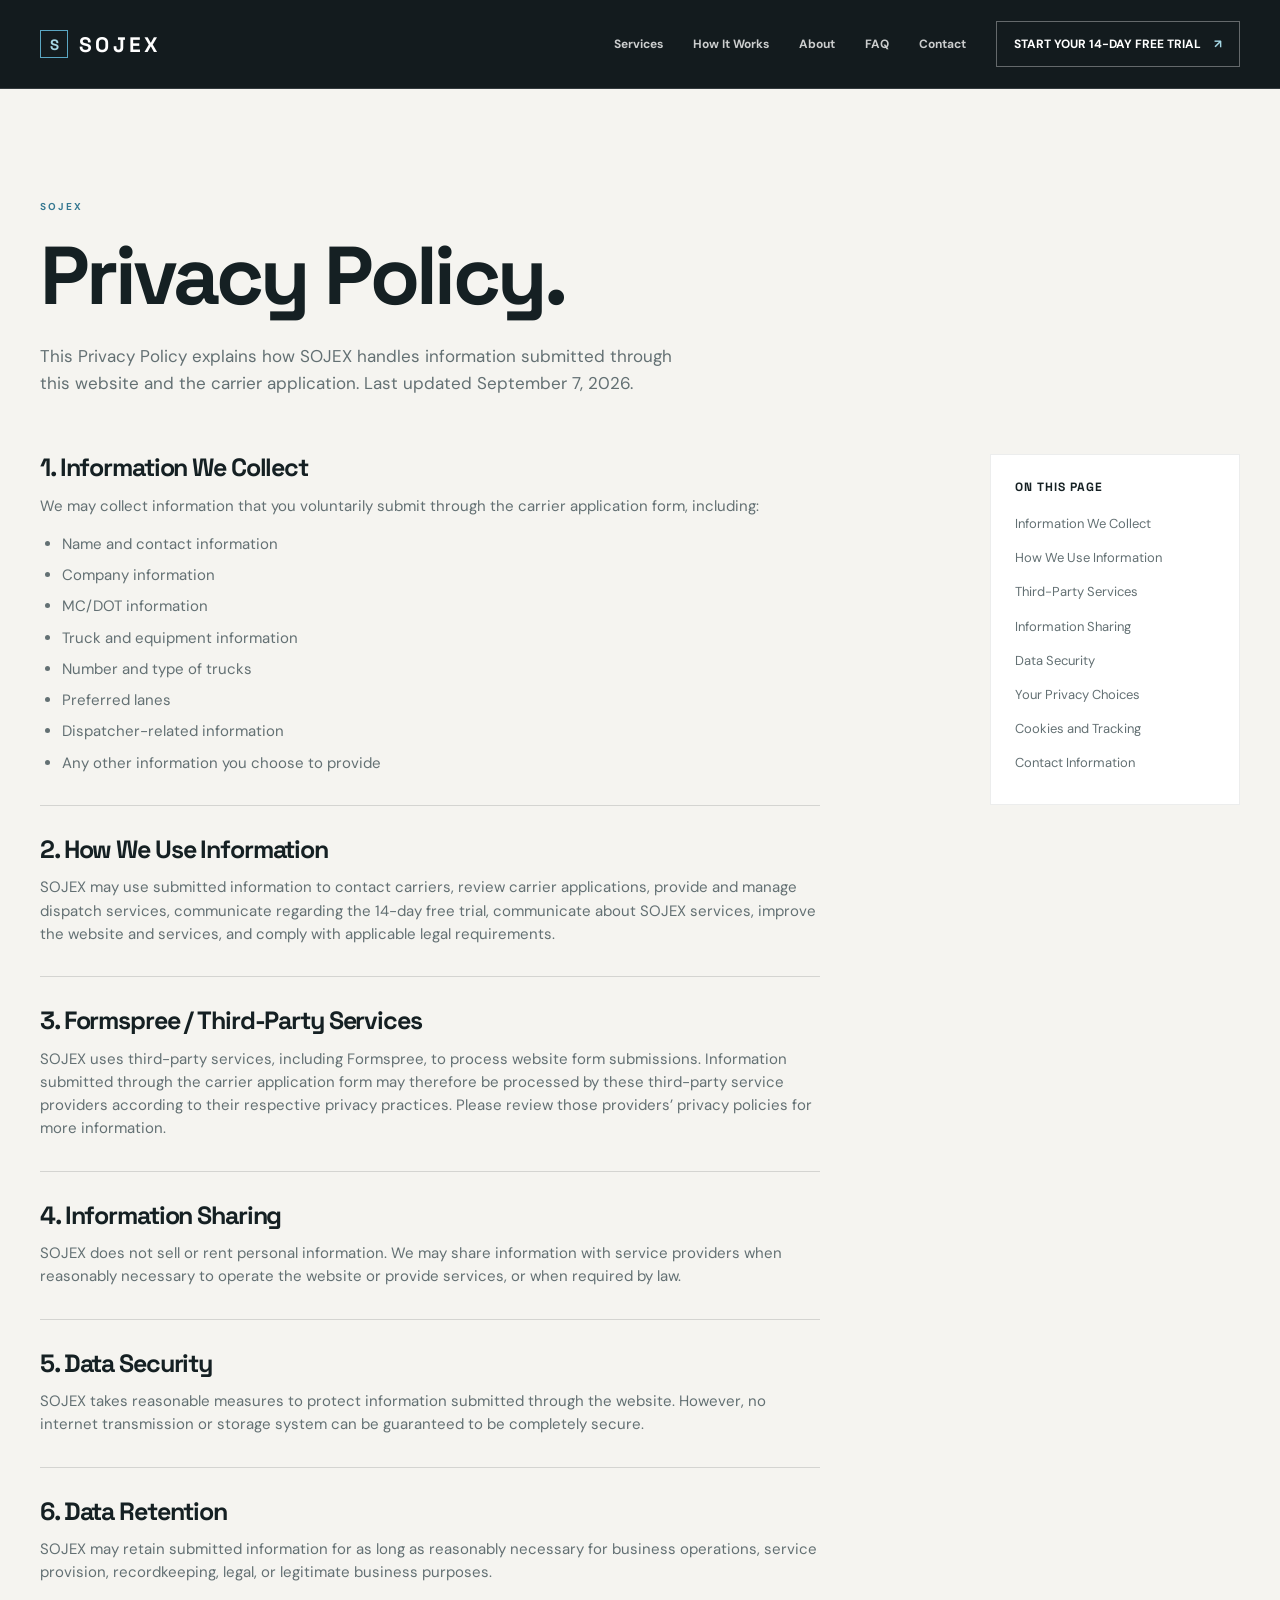
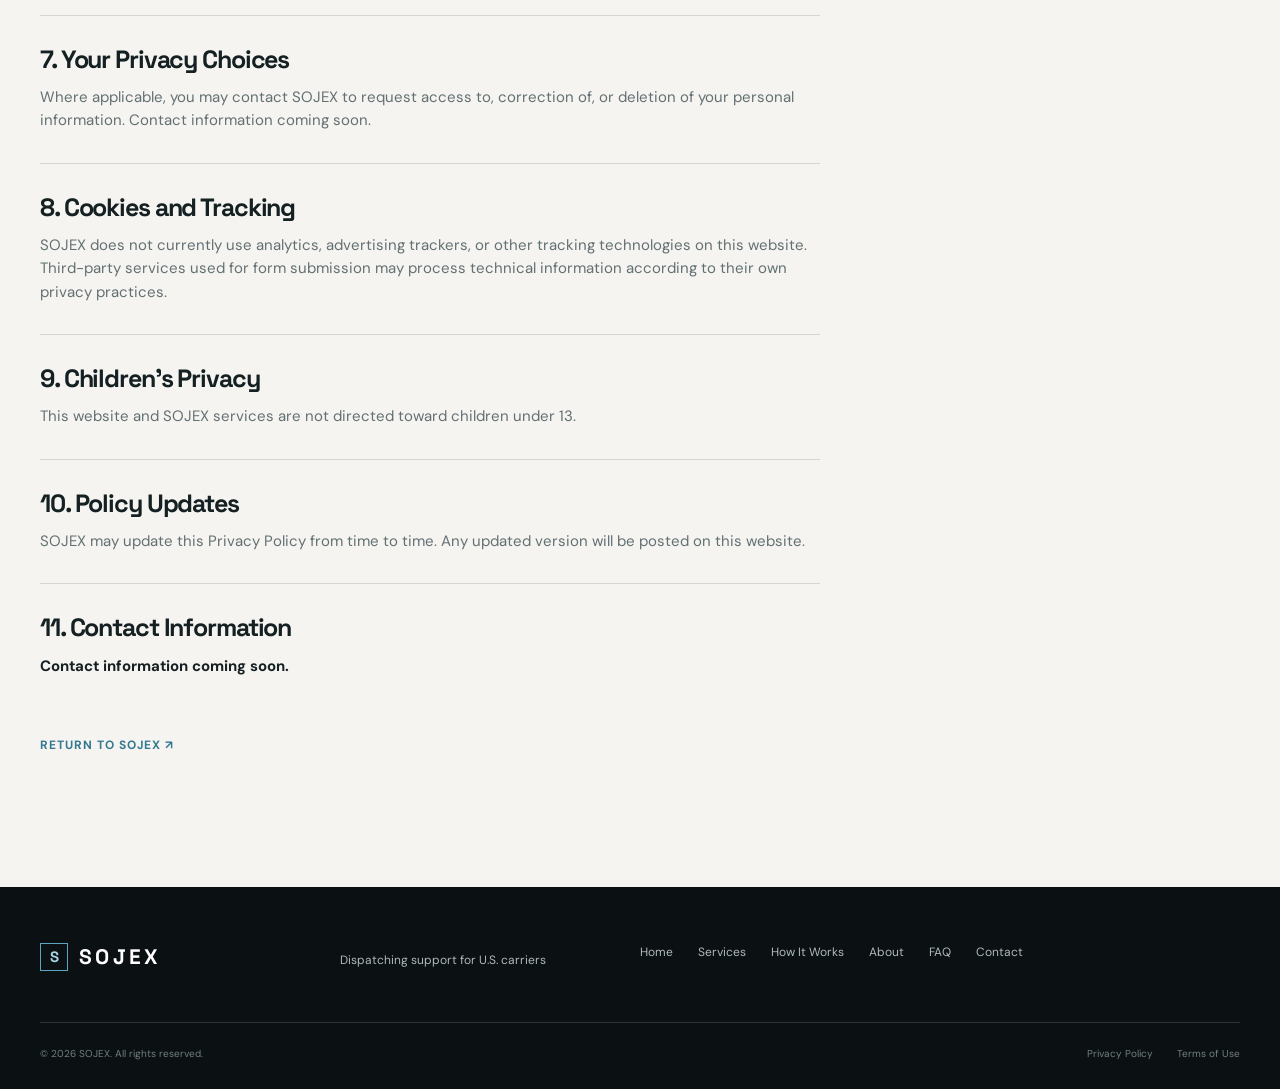
==== commit a628180a: "Agent Host changes for agents/add-terms-of-use-section" ====
--- a/privacy-policy.html
+++ b/privacy-policy.html
@@ -154,7 +154,7 @@
     </div>
     <div class="container footer-bottom">
       <span>© 2026 SOJEX. All rights reserved.</span>
-      <span><a href="privacy-policy.html" aria-current="page">Privacy Policy</a><a href="terms-of-service.html">Terms of Service</a></span>
+      <span><a href="privacy-policy.html" aria-current="page">Privacy Policy</a><a href="terms-of-service.html">Terms of Use</a></span>
     </div>
   </footer>
   <script src="script.js"></script>
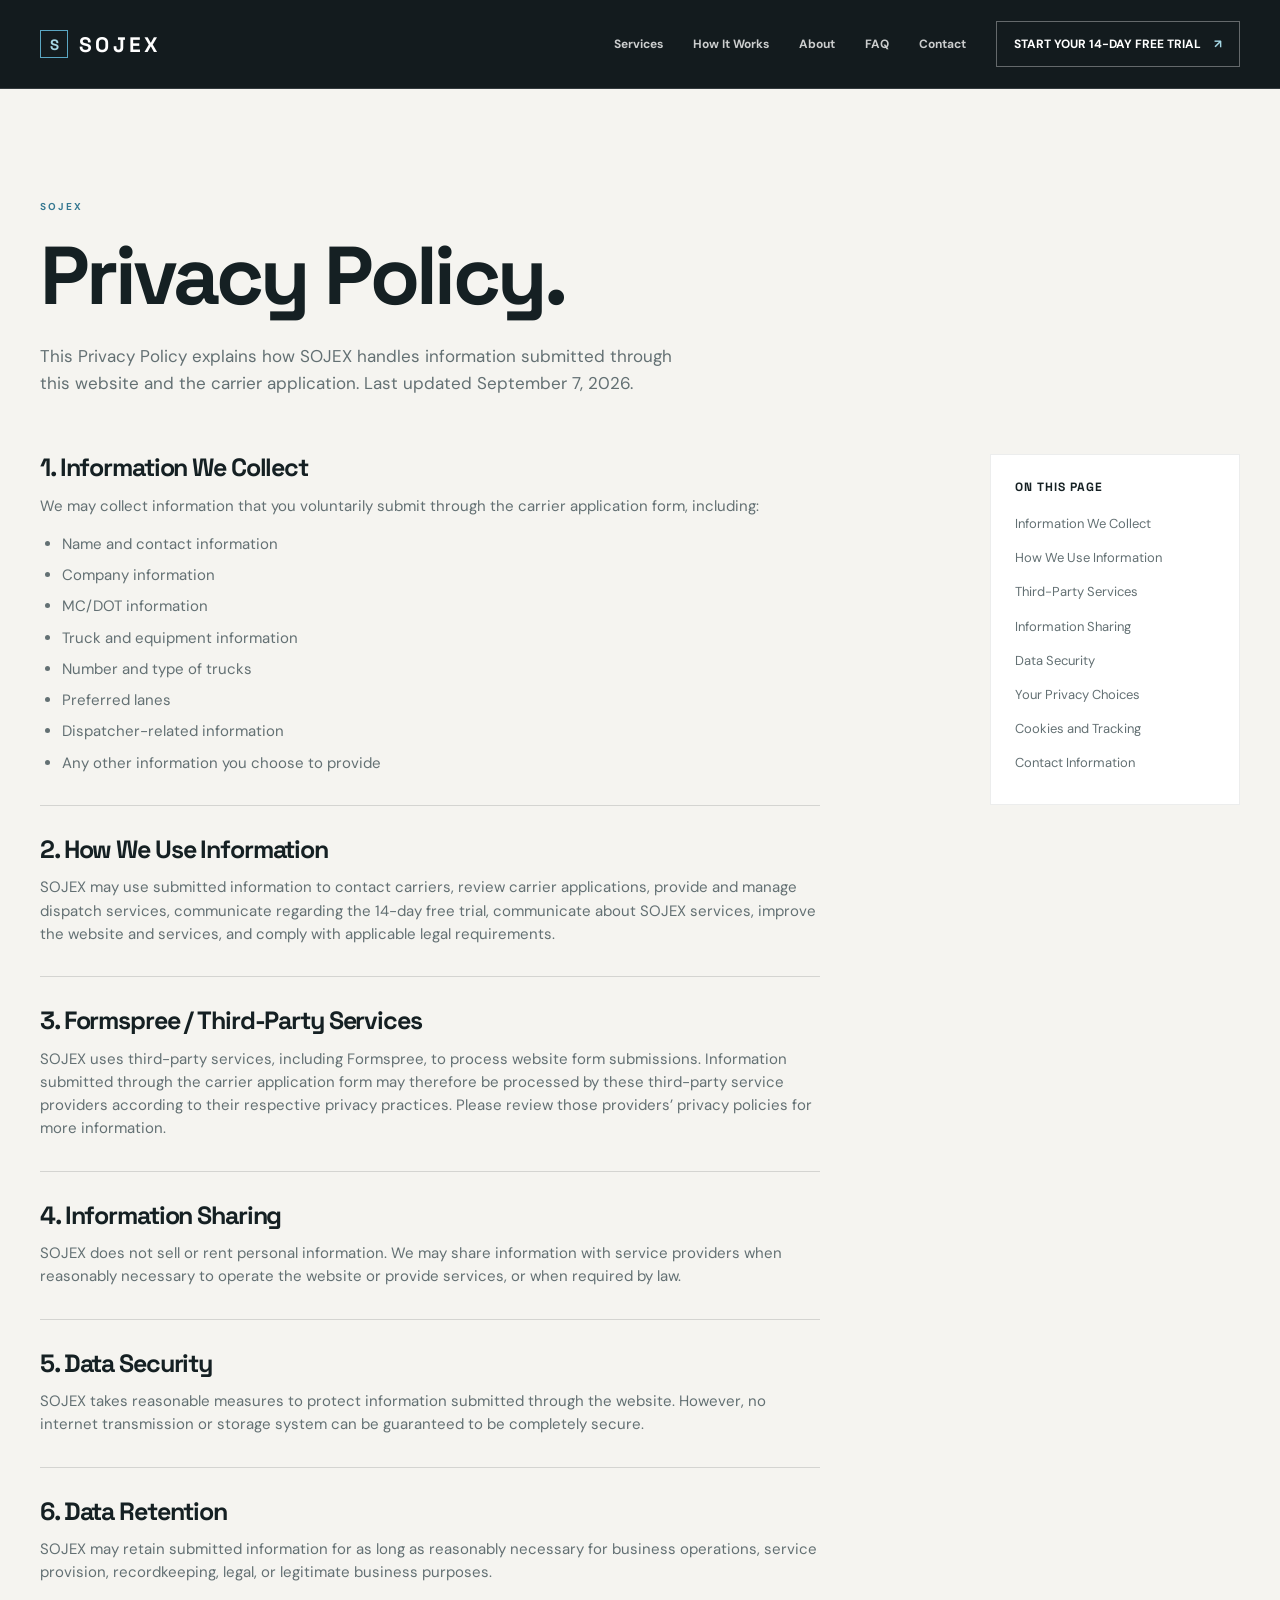
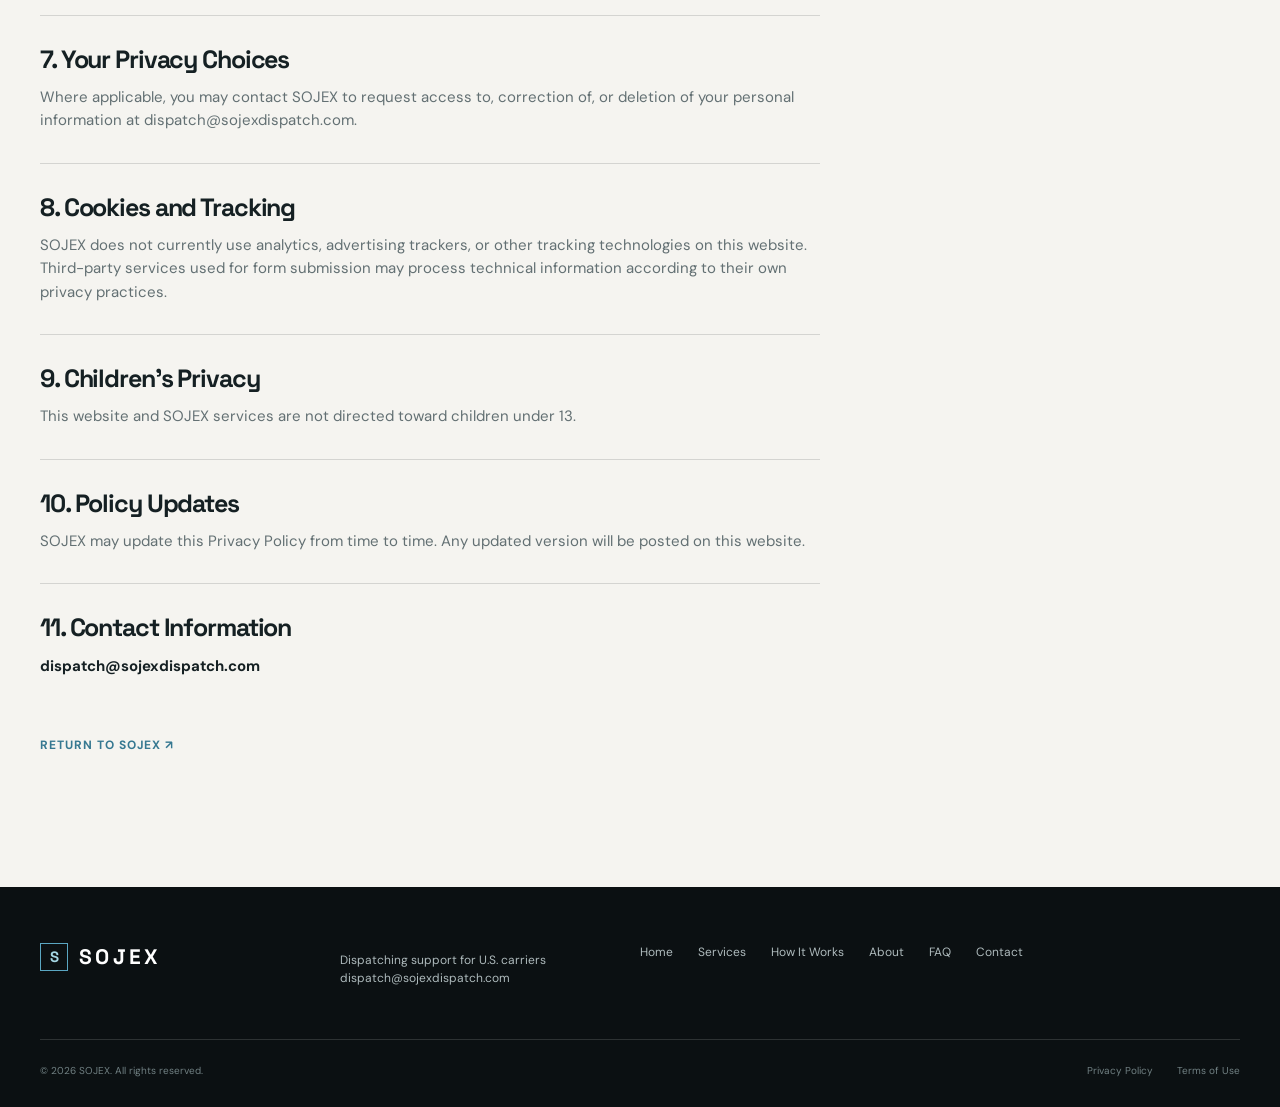
==== commit d2db04a4: "Agent Host changes for agents/add-contact-email-to-sojex-website" ====
--- a/privacy-policy.html
+++ b/privacy-policy.html
@@ -103,7 +103,7 @@
 
           <section id="privacy-choices">
             <h2>7. Your Privacy Choices</h2>
-            <p>Where applicable, you may contact SOJEX to request access to, correction of, or deletion of your personal information. Contact information coming soon.</p>
+            <p>Where applicable, you may contact SOJEX to request access to, correction of, or deletion of your personal information at <a href="mailto:dispatch@sojexdispatch.com">dispatch@sojexdispatch.com</a>.</p>
           </section>
 
           <section id="cookies-and-tracking">
@@ -123,7 +123,7 @@
 
           <section id="contact-information">
             <h2>11. Contact Information</h2>
-            <p class="policy-contact">Contact information coming soon.</p>
+            <p class="policy-contact"><a href="mailto:dispatch@sojexdispatch.com">dispatch@sojexdispatch.com</a></p>
           </section>
 
           <a class="policy-back" href="index.html">Return to SOJEX <span aria-hidden="true">↗</span></a>
@@ -147,7 +147,7 @@
   <footer class="site-footer">
     <div class="container footer-top">
       <a class="logo" href="index.html"><span class="logo-mark">S</span><span>SOJEX</span></a>
-      <span class="footer-tagline">Dispatching support for U.S. carriers</span>
+      <span class="footer-tagline">Dispatching support for U.S. carriers<br><a href="mailto:dispatch@sojexdispatch.com">dispatch@sojexdispatch.com</a></span>
       <nav aria-label="Footer navigation">
         <a href="index.html#home">Home</a><a href="index.html#services">Services</a><a href="index.html#process">How It Works</a><a href="index.html#about">About</a><a href="index.html#faq">FAQ</a><a href="index.html#contact">Contact</a>
       </nav>
--- a/styles.css
+++ b/styles.css
@@ -3,3 +3,5 @@
 @media(max-width:850px){.container{width:min(100% - 40px,620px)}.nav-wrap{height:74px}.menu-toggle{display:block}.primary-nav{display:none;position:absolute;top:74px;right:0;left:0;padding:12px 20px 24px;background:var(--charcoal);flex-direction:column;align-items:stretch;gap:0;border-bottom:1px solid var(--dark-rule)}.primary-nav.is-open{display:flex}.primary-nav a{padding:14px 2px;border-bottom:1px solid var(--dark-rule)}.primary-nav .nav-cta{margin-top:15px;text-align:center}.hero{height:720px;min-height:680px}.hero-content{padding-top:50px}.hero-image{background-position:65% center}.hero-copy{font-size:15px}.hero-actions{width:min(100%,350px);align-items:stretch;flex-direction:column}.trial-stamp{right:5%;bottom:8%;width:100px;height:100px}.trial-stamp strong{font-size:38px}.scroll-cue{display:none}.trial-band,.section,.process-section,.application-section,.testimonial-section{padding:82px 0}.trial-grid,.process-layout,.audience-layout,.about-layout,.application-layout,.faq-layout,.contact-layout{grid-template-columns:1fr;gap:44px}.trial-description{padding:0}.trial-band:after{right:-10px}.section-heading{display:block;margin-bottom:38px}.section-heading>p{margin-top:20px}.service-grid{grid-template-columns:1fr 1fr;gap:10px}.service-card{min-height:250px}.benefit-grid{grid-template-columns:1fr 1fr}.benefit-grid article,.benefit-grid article+article{padding:20px 15px 20px 0;border-right:0;border-bottom:1px solid var(--rule);min-height:160px}.benefit-grid article:nth-child(even){padding-left:15px;border-left:1px solid var(--rule)}.benefit-grid article:last-child{border-bottom:0}.about-image{height:360px}.application-form{padding:30px 22px}.form-heading{display:block}.form-heading strong{display:block;margin-top:10px}.testimonial-layout{grid-template-columns:1fr;gap:18px}.testimonial-mark{font-size:105px}.footer-top{grid-template-columns:1fr;gap:24px;padding-bottom:34px}.footer-bottom{display:block;line-height:2}.footer-bottom span:last-child{display:flex;margin-top:8px;gap:20px}}
 @media(max-width:520px){.container{width:calc(100% - 32px)}h1{font-size:44px;letter-spacing:-.05em}.hero{min-height:700px}.hero-copy{font-size:14px}.hero:after{right:-200px}.trial-stamp{width:86px;height:86px;bottom:5%;right:2%}.trial-stamp:before{inset:5px}.trial-stamp strong{font-size:32px}.trial-stamp span{font-size:8px}.service-grid,.benefit-grid,.form-grid{grid-template-columns:1fr}.benefit-grid article,.benefit-grid article+article,.benefit-grid article:nth-child(even){padding:20px 0;border-left:0}.benefit-grid article:last-child{border-bottom:0}.application-form>.button{width:100%}.video-placeholder{flex-wrap:wrap;padding:18px 0}.placeholder-line{flex:1}.footer-bottom span:last-child{flex-wrap:wrap}}
 @media(prefers-reduced-motion:reduce){html{scroll-behavior:auto}*,*:before,*:after{animation-duration:.01ms!important;animation-iteration-count:1!important;transition-duration:.01ms!important}}
+.hero-callout{position:absolute;z-index:2;top:50%;left:50%;width:min(390px,calc(100% - 32px));max-width:390px;padding:17px 20px 18px;border-left:1px solid rgba(165,215,228,.7);color:var(--white);transform:translate(-50%,-50%)}.hero-callout-title{margin-bottom:6px;color:var(--blue-light);font:700 11px var(--display);letter-spacing:.17em}.hero-callout p{max-width:340px;margin:0 0 14px;color:#d7dfe0;font-size:13px;line-height:1.5}.hero-callout-button{min-height:38px;padding:10px 13px;background:rgba(90,166,194,.88);font-size:10px}.hero-callout-button:hover{background:var(--blue-light)}
+@media(max-width:520px){.hero-callout{padding:7px 8px}.hero-callout-title{margin-bottom:2px;font-size:8px}.hero-callout p{font-size:9px;line-height:1.2;margin-bottom:4px}.hero-callout-button{min-height:25px;padding:5px 6px;font-size:7px;letter-spacing:.08em;white-space:nowrap}}
